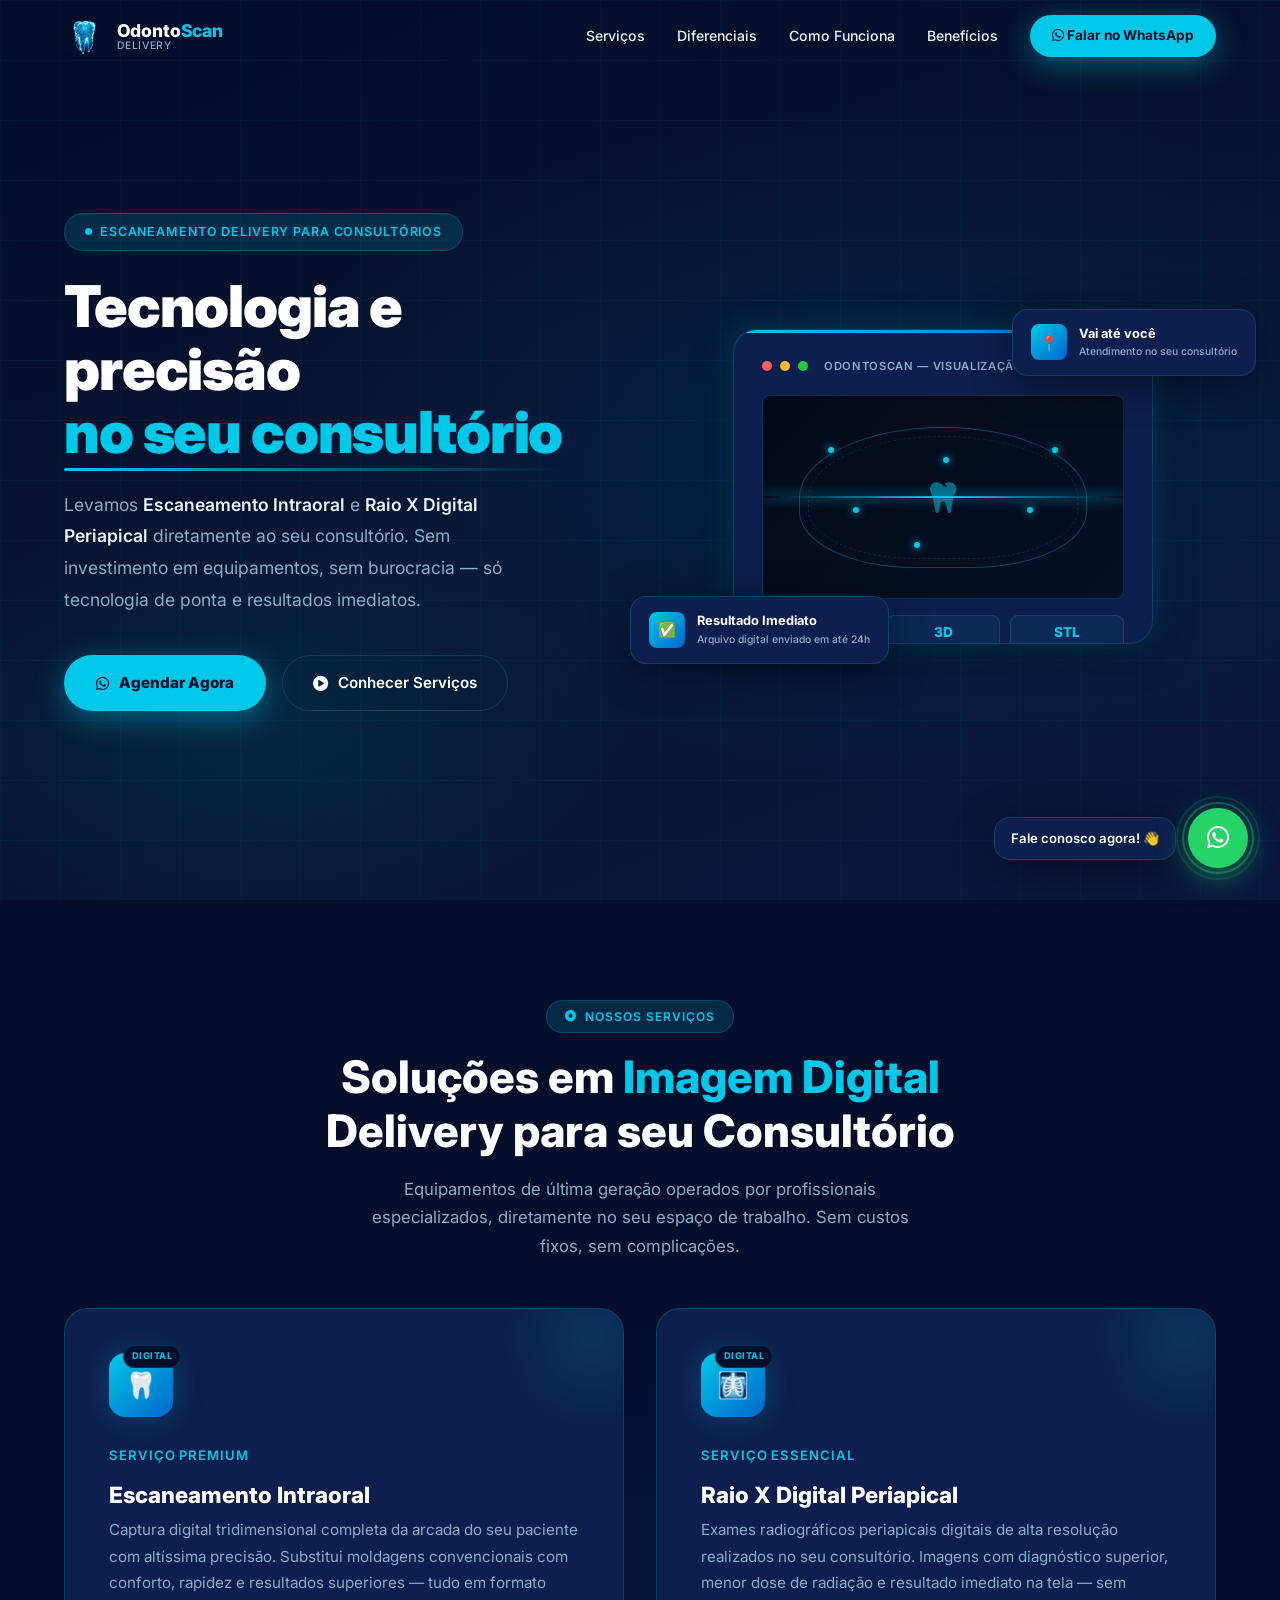
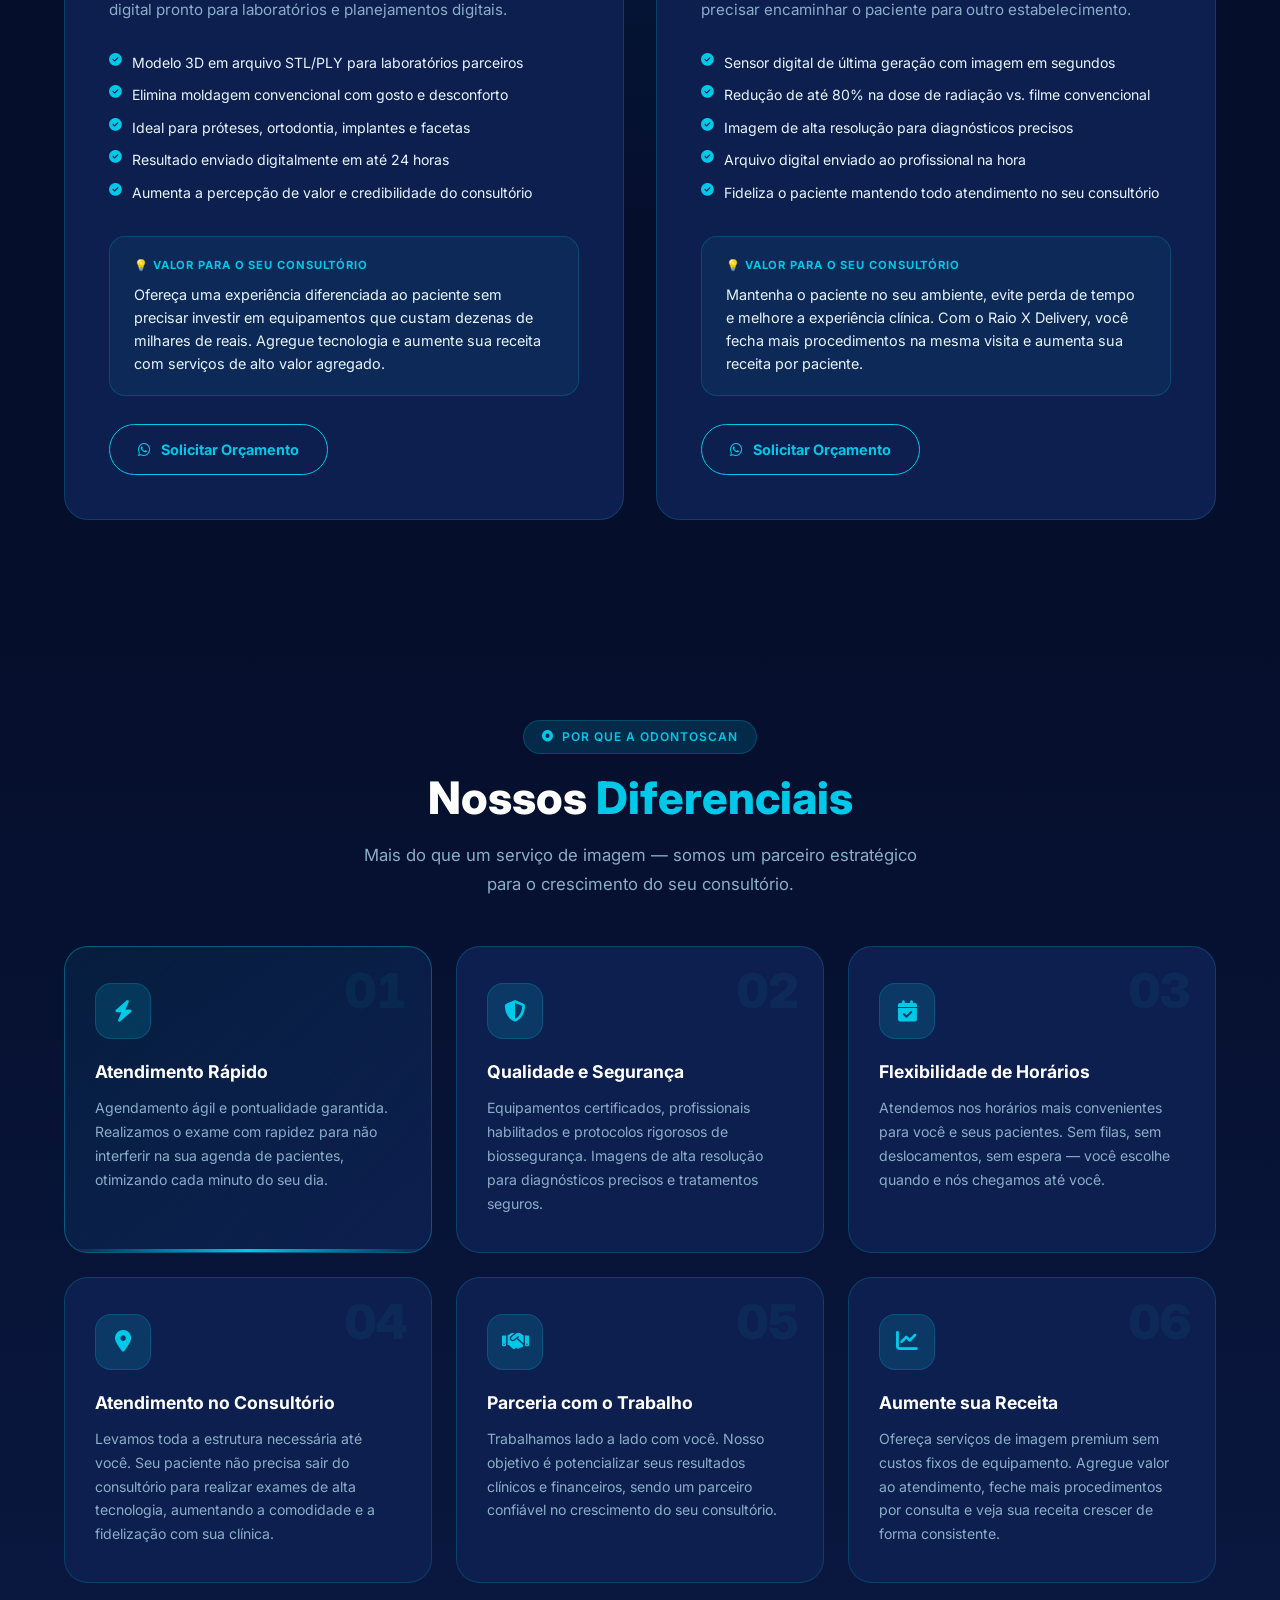
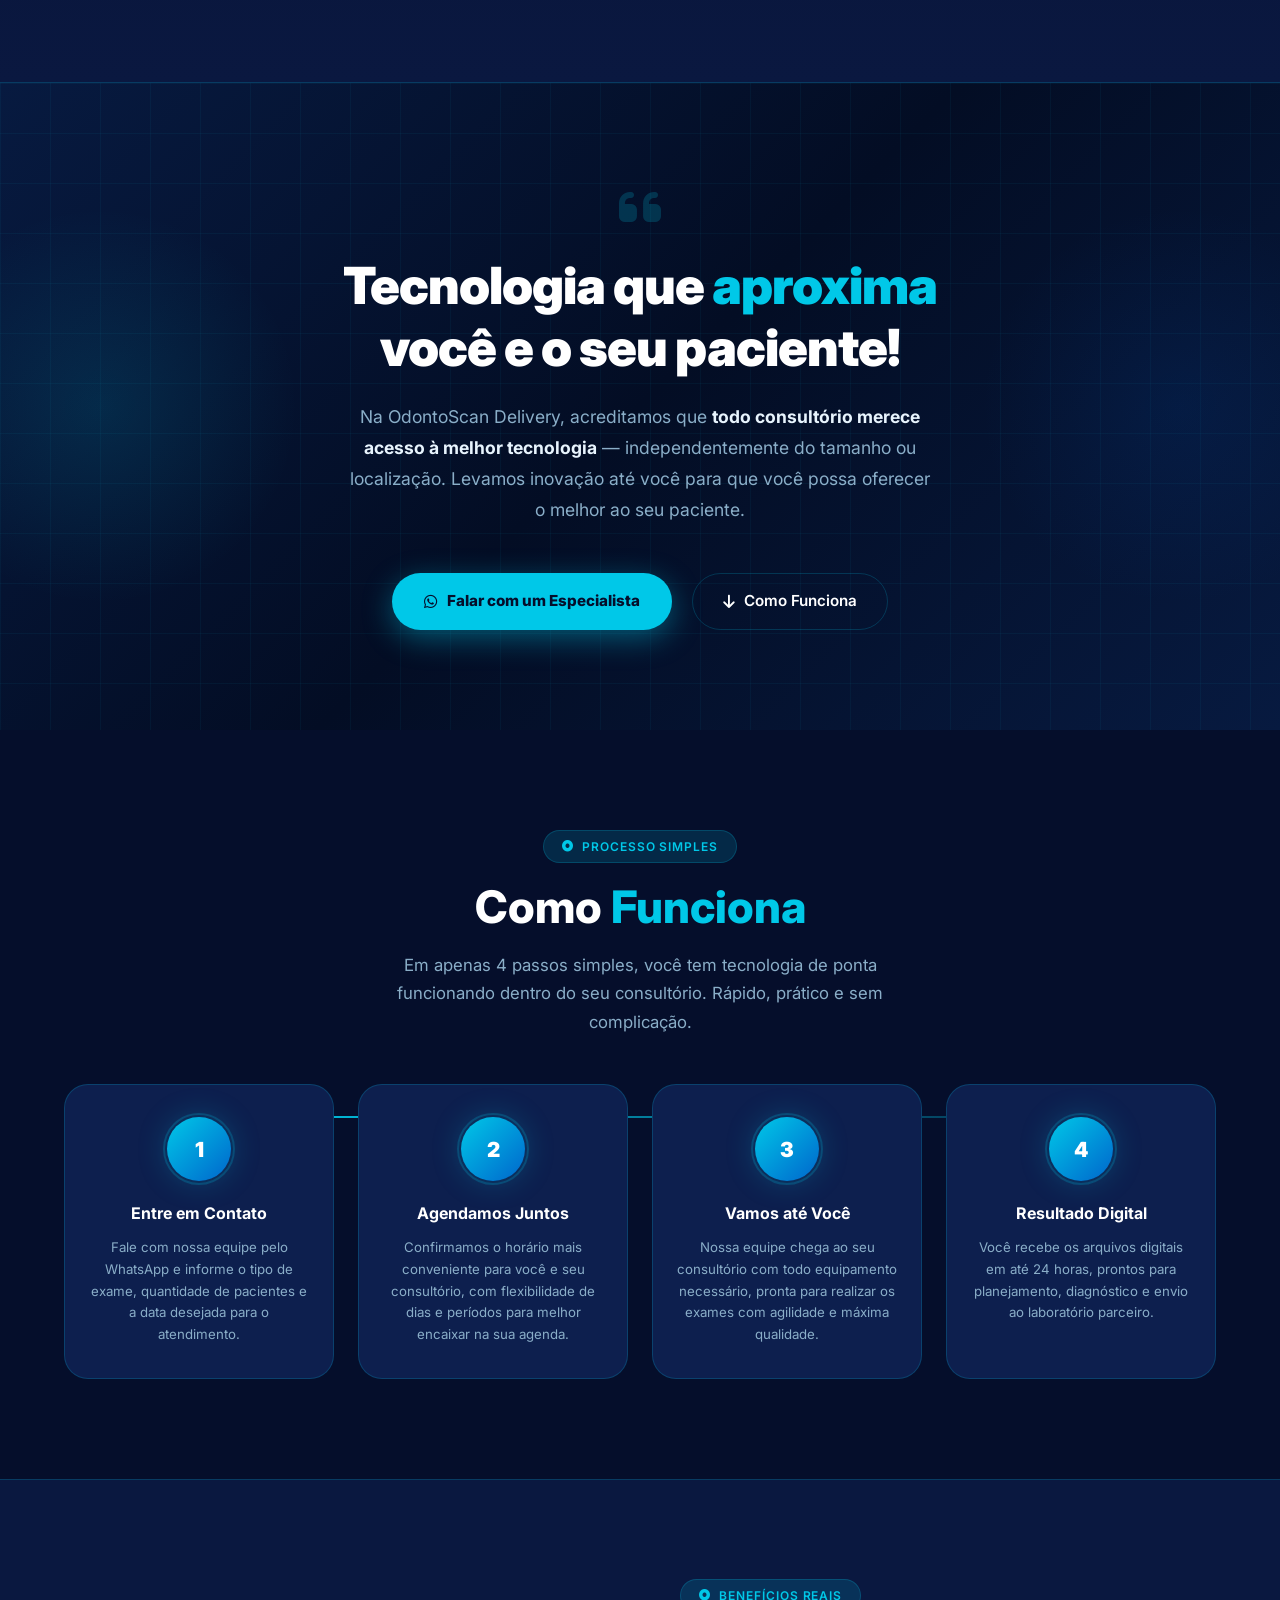
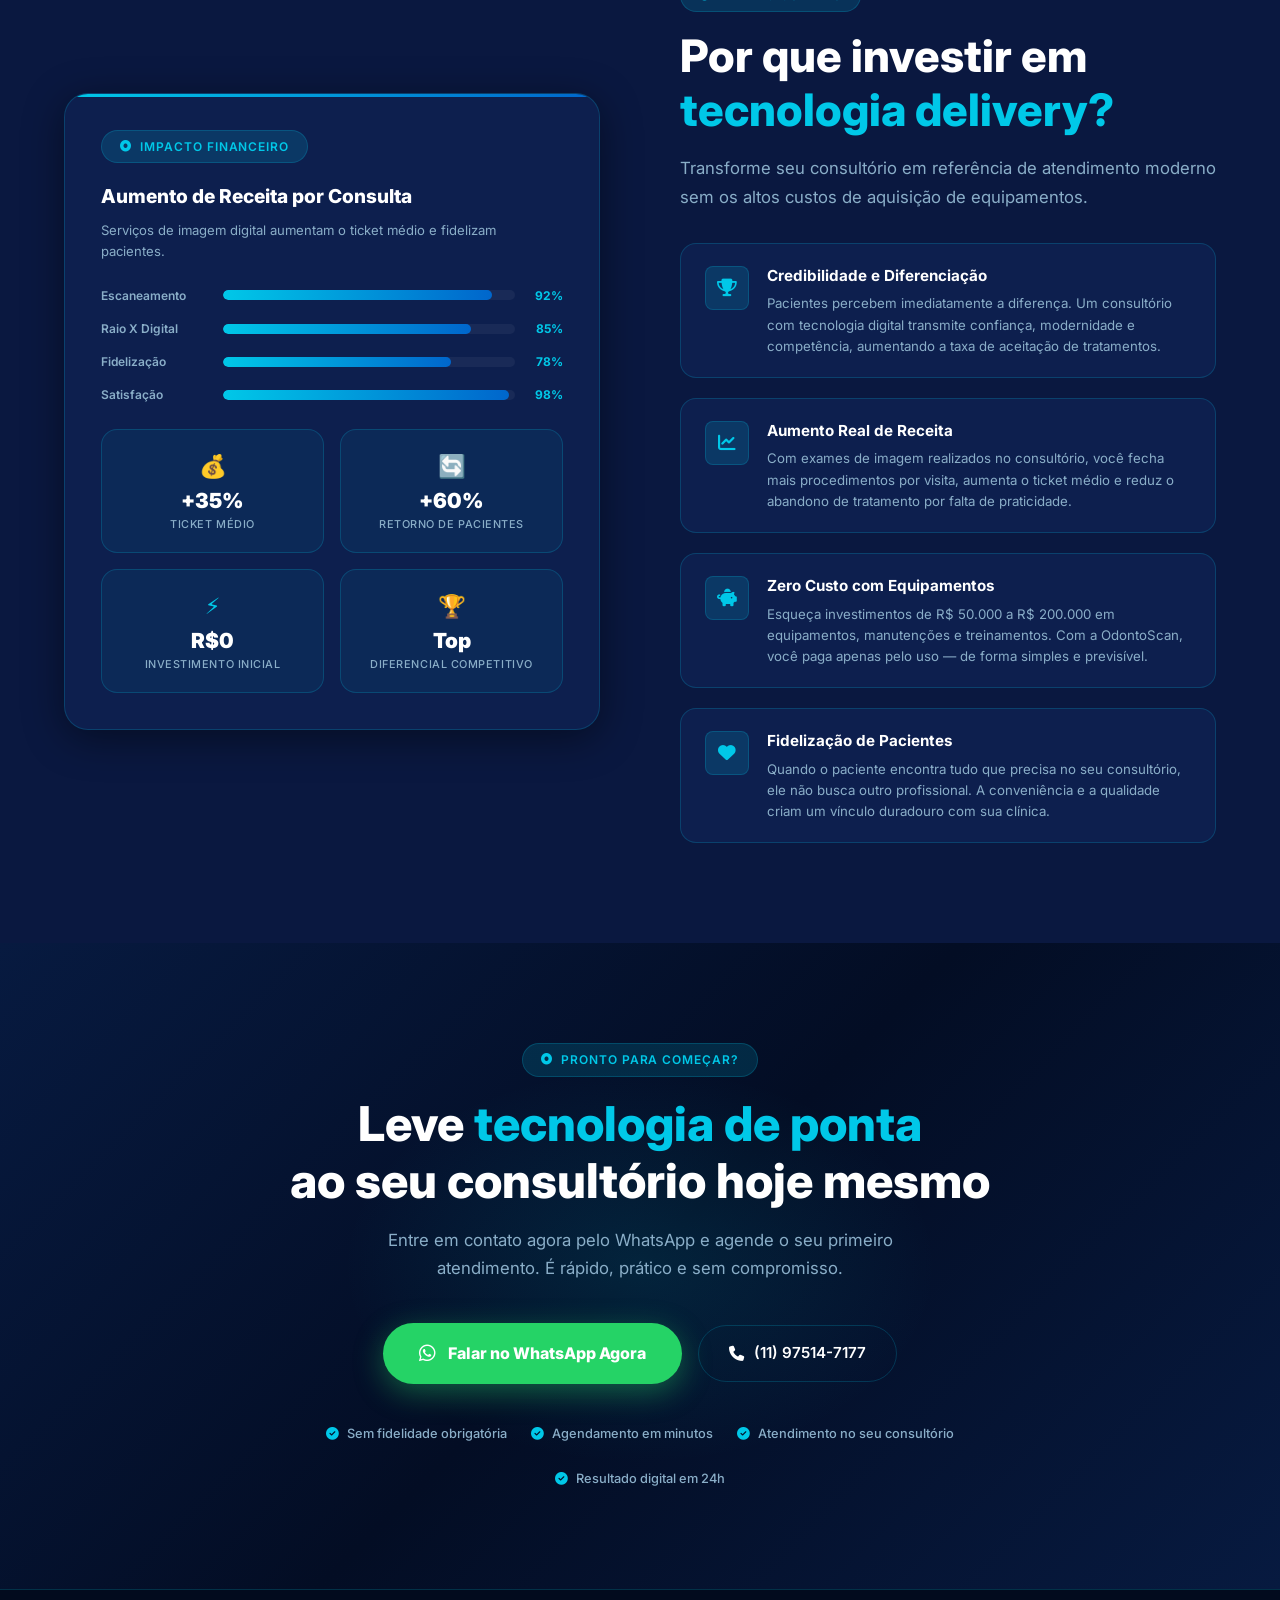
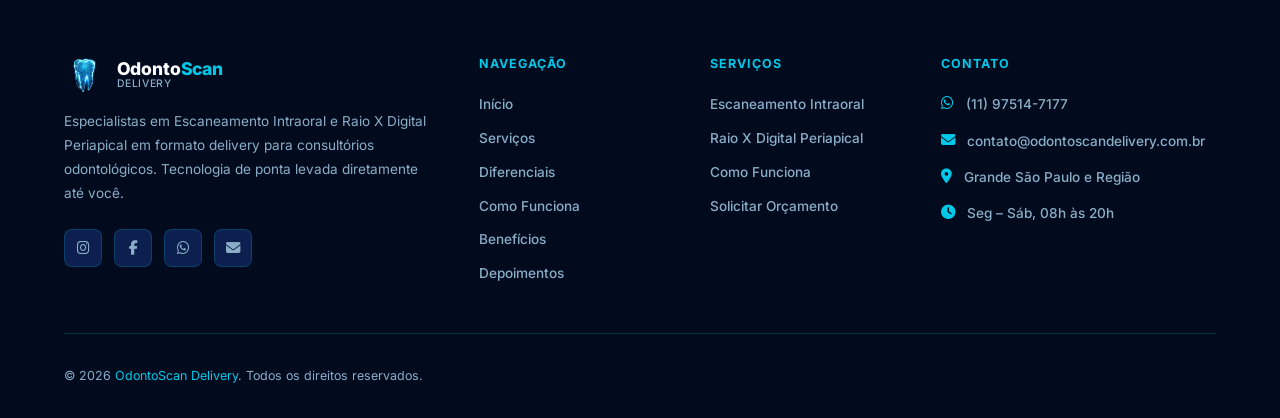
==== buble.html @ 7c3aef43 "Inicio" ====
<!DOCTYPE html>
<html lang="pt-BR">
<head>
  <meta charset="UTF-8" />
  <meta name="viewport" content="width=device-width, initial-scale=1.0" />
  <title>OdontoScan Delivery | Escaneamento Intraoral & Raio X Digital</title>
  <meta name="description" content="Tecnologia de escaneamento intraoral e raio X digital periapical delivery para consultórios odontológicos. Qualidade, precisão e agilidade no seu consultório." />
  <link rel="preconnect" href="https://fonts.googleapis.com" />
  <link rel="preconnect" href="https://fonts.gstatic.com" crossorigin />
  <link href="https://fonts.googleapis.com/css2?family=Inter:wght@300;400;500;600;700;800;900&display=swap" rel="stylesheet" />
  <link rel="stylesheet" href="https://cdnjs.cloudflare.com/ajax/libs/font-awesome/6.5.0/css/all.min.css" />
  <link rel="stylesheet" href="style.css">
</head>
<body>

  <!-- ============================================= -->
  <!-- HEADER                                        -->
  <!-- ============================================= -->
  <header id="header">
    <div class="container">
      <div class="header-inner">
        <a href="#hero" class="logo">
          <!-- <div class="logo-icon">🦷</div> -->
          <div>
            <img src="Dente.png" alt="OdontoScan Delivery Logo" class="logo-site">
          </div>
          <div class="logo-text">
            <span class="logo-name">Odonto<span>Scan</span></span>
            <span class="logo-sub">Delivery</span>
          </div>
        </a>

        <nav>
          <a href="#services">Serviços</a>
          <a href="#diferenciais">Diferenciais</a>
          <a href="#como-funciona">Como Funciona</a>
          <a href="#valor">Benefícios</a>
          <a href="https://wa.me/5511975147177?text=Olá!%20Gostaria%20de%20saber%20mais%20sobre%20os%20serviços%20da%20OdontoScan%20Delivery."
             target="_blank" class="nav-cta">
            <i class="fab fa-whatsapp"></i> Falar no WhatsApp
          </a>
        </nav>

        <button class="hamburger" id="hamburger" aria-label="Menu">
          <span></span><span></span><span></span>
        </button>
      </div>
    </div>

    <div class="mobile-nav" id="mobile-nav">
      <a href="#services" class="mobile-link">Serviços</a>
      <a href="#diferenciais" class="mobile-link">Diferenciais</a>
      <a href="#como-funciona" class="mobile-link">Como Funciona</a>
      <a href="#valor" class="mobile-link">Benefícios</a>
      <a href="https://wa.me/5511975147177?text=Olá!%20Gostaria%20de%20saber%20mais%20sobre%20os%20serviços%20da%20OdontoScan%20Delivery."
         target="_blank" class="nav-cta mobile-link">
        <i class="fab fa-whatsapp"></i> Falar no WhatsApp
      </a>
    </div>
  </header>

  <!-- ============================================= -->
  <!-- HERO                                          -->
  <!-- ============================================= -->
  <section id="hero">
    <div class="hero-bg"></div>
    <div class="hero-grid-overlay"></div>
    <div class="container">
      <div class="hero-content">
        <div class="hero-text">
          <div class="hero-badge">
            <span class="dot"></span>
            Escaneamento Delivery para Consultórios
          </div>
          <h1 class="hero-h1">
            Tecnologia e precisão<br>
            <span class="highlight">no seu consultório</span>
          </h1>
          <p class="hero-desc">
            Levamos <strong>Escaneamento Intraoral</strong> e <strong>Raio X Digital Periapical</strong>
            diretamente ao seu consultório. Sem investimento em equipamentos,
            sem burocracia — só tecnologia de ponta e resultados imediatos.
          </p>
          <div class="hero-actions">
            <a href="https://wa.me/5511975147177?text=Olá!%20Gostaria%20de%20agendar%20um%20atendimento%20OdontoScan%20Delivery."
               target="_blank" class="btn-primary">
              <i class="fab fa-whatsapp"></i> Agendar Agora
            </a>
            <a href="#services" class="btn-outline">
              <i class="fas fa-play-circle"></i> Conhecer Serviços
            </a>
          </div>
          <!-- <div class="hero-stats">
            <div class="stat">
              <span class="stat-num">+500</span>
              <span class="stat-label">Atendimentos realizados</span>
            </div>
            <div class="stat">
              <span class="stat-num">24h</span>
              <span class="stat-label">Resultado digital</span>
            </div>
            <div class="stat">
              <span class="stat-num">100%</span>
              <span class="stat-label">Satisfação garantida</span>
            </div>
          </div> -->
        </div>

        <div class="hero-visual">
          <div class="hero-device">
            <div class="device-header">
              <div class="device-dot"></div>
              <div class="device-dot"></div>
              <div class="device-dot"></div>
              <span class="device-title">OdontoScan — Visualização 3D</span>
            </div>
            <div class="scan-visual">
              <div class="scan-line"></div>
              <div class="scan-arch">
                <i class="fas fa-tooth scan-center-icon"></i>
              </div>
              <div class="scan-points">
                <div class="scan-point"></div>
                <div class="scan-point"></div>
                <div class="scan-point"></div>
                <div class="scan-point"></div>
                <div class="scan-point"></div>
                <div class="scan-point"></div>
              </div>
            </div>
            <div class="device-metrics">
              <div class="metric">
                <div class="metric-val">HD</div>
                <div class="metric-lbl">Resolução</div>
              </div>
              <div class="metric">
                <div class="metric-val">3D</div>
                <div class="metric-lbl">Modelo</div>
              </div>
              <div class="metric">
                <div class="metric-val">STL</div>
                <div class="metric-lbl">Formato</div>
              </div>
            </div>
          </div>

          <div class="hero-float-card card-1">
            <div class="float-icon">✅</div>
            <div class="float-text">
              <span class="float-val">Resultado Imediato</span>
              <span class="float-lbl">Arquivo digital enviado em até 24h</span>
            </div>
          </div>

          <div class="hero-float-card card-2">
            <div class="float-icon">📍</div>
            <div class="float-text">
              <span class="float-val">Vai até você</span>
              <span class="float-lbl">Atendimento no seu consultório</span>
            </div>
          </div>
        </div>
      </div>
    </div>
  </section>

  <!-- ============================================= -->
  <!-- TRUST BAR                                     -->
  <!-- ============================================= -->
  <!-- <section id="trust">
    <div class="container">
      <div class="trust-inner">
        <div class="trust-item">
          <i class="fas fa-shield-halved"></i>
          Tecnologia de Ponta
        </div>
        <div class="trust-divider"></div>
        <div class="trust-item">
          <i class="fas fa-clock"></i>
          Agendamento Flexível
        </div>
        <div class="trust-divider"></div>
        <div class="trust-item">
          <i class="fas fa-map-marker-alt"></i>
          Atendimento no Consultório
        </div>
        <div class="trust-divider"></div>
        <div class="trust-item">
          <i class="fas fa-file-medical"></i>
          Resultado Digital em 24h
        </div>
        <div class="trust-divider"></div>
        <div class="trust-item">
          <i class="fas fa-star"></i>
          +500 Atendimentos Realizados
        </div>
      </div>
    </div>
  </section> -->

  <!-- ============================================= -->
  <!-- SERVICES                                      -->
  <!-- ============================================= -->
  <section id="services">
    <div class="container">
      <div class="services-header fade-up">
        <div class="section-tag"><i class="fas fa-circle-dot"></i> Nossos Serviços</div>
        <h2 class="section-title">Soluções em <span>Imagem Digital</span><br>Delivery para seu Consultório</h2>
        <p class="section-sub">
          Equipamentos de última geração operados por profissionais especializados,
          diretamente no seu espaço de trabalho. Sem custos fixos, sem complicações.
        </p>
      </div>

      <div class="services-grid">

        <!-- Card 1: Escaneamento Intraoral -->
        <div class="service-card fade-up fade-up-delay-1">
          <div class="service-card-glow"></div>
          <div class="service-icon-wrap">
            🦷
            <span class="service-badge">DIGITAL</span>
          </div>
          <div class="service-subtitle">Serviço Premium</div>
          <h3 class="service-title">Escaneamento Intraoral</h3>
          <p class="service-desc">
            Captura digital tridimensional completa da arcada do seu paciente com
            altíssima precisão. Substitui moldagens convencionais com conforto,
            rapidez e resultados superiores — tudo em formato digital pronto para
            laboratórios e planejamentos digitais.
          </p>
          <div class="service-features">
            <div class="service-feature">
              <i class="fas fa-check-circle"></i>
              <span>Modelo 3D em arquivo STL/PLY para laboratórios parceiros</span>
            </div>
            <div class="service-feature">
              <i class="fas fa-check-circle"></i>
              <span>Elimina moldagem convencional com gosto e desconforto</span>
            </div>
            <div class="service-feature">
              <i class="fas fa-check-circle"></i>
              <span>Ideal para próteses, ortodontia, implantes e facetas</span>
            </div>
            <div class="service-feature">
              <i class="fas fa-check-circle"></i>
              <span>Resultado enviado digitalmente em até 24 horas</span>
            </div>
            <div class="service-feature">
              <i class="fas fa-check-circle"></i>
              <span>Aumenta a percepção de valor e credibilidade do consultório</span>
            </div>
          </div>
          <div class="service-value-box">
            <div class="vb-label">💡 Valor para o seu consultório</div>
            <div class="vb-text">
              Ofereça uma experiência diferenciada ao paciente sem precisar investir
              em equipamentos que custam dezenas de milhares de reais. Agregue
              tecnologia e aumente sua receita com serviços de alto valor agregado.
            </div>
          </div>
          <a href="https://wa.me/5511975147177?text=Olá!%20Tenho%20interesse%20no%20Escaneamento%20Intraoral%20Delivery."
             target="_blank" class="service-cta">
            <i class="fab fa-whatsapp"></i> Solicitar Orçamento
          </a>
        </div>

        <!-- Card 2: Raio X Periapical -->
        <div class="service-card fade-up fade-up-delay-2">
          <div class="service-card-glow"></div>
          <div class="service-icon-wrap">
            🩻
            <span class="service-badge">DIGITAL</span>
          </div>
          <div class="service-subtitle">Serviço Essencial</div>
          <h3 class="service-title">Raio X Digital Periapical</h3>
          <p class="service-desc">
            Exames radiográficos periapicais digitais de alta resolução realizados
            no seu consultório. Imagens com diagnóstico superior, menor dose de
            radiação e resultado imediato na tela — sem precisar encaminhar
            o paciente para outro estabelecimento.
          </p>
          <div class="service-features">
            <div class="service-feature">
              <i class="fas fa-check-circle"></i>
              <span>Sensor digital de última geração com imagem em segundos</span>
            </div>
            <div class="service-feature">
              <i class="fas fa-check-circle"></i>
              <span>Redução de até 80% na dose de radiação vs. filme convencional</span>
            </div>
            <div class="service-feature">
              <i class="fas fa-check-circle"></i>
              <span>Imagem de alta resolução para diagnósticos precisos</span>
            </div>
            <div class="service-feature">
              <i class="fas fa-check-circle"></i>
              <span>Arquivo digital enviado ao profissional na hora</span>
            </div>
            <div class="service-feature">
              <i class="fas fa-check-circle"></i>
              <span>Fideliza o paciente mantendo todo atendimento no seu consultório</span>
            </div>
          </div>
          <div class="service-value-box">
            <div class="vb-label">💡 Valor para o seu consultório</div>
            <div class="vb-text">
              Mantenha o paciente no seu ambiente, evite perda de tempo e melhore
              a experiência clínica. Com o Raio X Delivery, você fecha mais
              procedimentos na mesma visita e aumenta sua receita por paciente.
            </div>
          </div>
          <a href="https://wa.me/5511975147177?text=Olá!%20Tenho%20interesse%20no%20Raio%20X%20Digital%20Periapical%20Delivery."
             target="_blank" class="service-cta">
            <i class="fab fa-whatsapp"></i> Solicitar Orçamento
          </a>
        </div>

      </div>
    </div>
  </section>

  <!-- ============================================= -->
  <!-- DIFERENCIAIS                                  -->
  <!-- ============================================= -->
  <section id="diferenciais">
    <div class="container">
      <div class="diff-header fade-up">
        <div class="section-tag"><i class="fas fa-circle-dot"></i> Por que a OdontoScan</div>
        <h2 class="section-title">Nossos <span>Diferenciais</span></h2>
        <p class="section-sub">
          Mais do que um serviço de imagem — somos um parceiro estratégico
          para o crescimento do seu consultório.
        </p>
      </div>

      <div class="diff-grid">

        <div class="diff-card featured fade-up fade-up-delay-1">
          <div class="diff-card-accent"></div>
          <div class="diff-num">01</div>
          <div class="diff-icon-wrap"><i class="fas fa-bolt"></i></div>
          <h3 class="diff-title">Atendimento Rápido</h3>
          <p class="diff-desc">
            Agendamento ágil e pontualidade garantida. Realizamos o exame
            com rapidez para não interferir na sua agenda de pacientes,
            otimizando cada minuto do seu dia.
          </p>
        </div>

        <div class="diff-card fade-up fade-up-delay-2">
          <div class="diff-card-accent"></div>
          <div class="diff-num">02</div>
          <div class="diff-icon-wrap"><i class="fas fa-shield-halved"></i></div>
          <h3 class="diff-title">Qualidade e Segurança</h3>
          <p class="diff-desc">
            Equipamentos certificados, profissionais habilitados e protocolos
            rigorosos de biossegurança. Imagens de alta resolução para
            diagnósticos precisos e tratamentos seguros.
          </p>
        </div>

        <div class="diff-card fade-up fade-up-delay-3">
          <div class="diff-card-accent"></div>
          <div class="diff-num">03</div>
          <div class="diff-icon-wrap"><i class="fas fa-calendar-check"></i></div>
          <h3 class="diff-title">Flexibilidade de Horários</h3>
          <p class="diff-desc">
            Atendemos nos horários mais convenientes para você e seus pacientes.
            Sem filas, sem deslocamentos, sem espera — você escolhe quando
            e nós chegamos até você.
          </p>
        </div>

        <div class="diff-card fade-up fade-up-delay-1">
          <div class="diff-card-accent"></div>
          <div class="diff-num">04</div>
          <div class="diff-icon-wrap"><i class="fas fa-location-dot"></i></div>
          <h3 class="diff-title">Atendimento no Consultório</h3>
          <p class="diff-desc">
 Levamos toda a estrutura necessária até você. Seu paciente não
            precisa sair do consultório para realizar exames de alta tecnologia,
            aumentando a comodidade e a fidelização com sua clínica.
          </p>
        </div>

        <div class="diff-card fade-up fade-up-delay-2">
          <div class="diff-card-accent"></div>
          <div class="diff-num">05</div>
          <div class="diff-icon-wrap"><i class="fas fa-handshake"></i></div>
          <h3 class="diff-title">Parceria com o Trabalho</h3>
          <p class="diff-desc">
            Trabalhamos lado a lado com você. Nosso objetivo é potencializar
            seus resultados clínicos e financeiros, sendo um parceiro confiável
            no crescimento do seu consultório.
          </p>
        </div>

        <div class="diff-card fade-up fade-up-delay-3">
          <div class="diff-card-accent"></div>
          <div class="diff-num">06</div>
          <div class="diff-icon-wrap"><i class="fas fa-chart-line"></i></div>
          <h3 class="diff-title">Aumente sua Receita</h3>
          <p class="diff-desc">
            Ofereça serviços de imagem premium sem custos fixos de equipamento.
            Agregue valor ao atendimento, feche mais procedimentos por consulta
            e veja sua receita crescer de forma consistente.
          </p>
        </div>

      </div>
    </div>
  </section>

  <!-- ============================================= -->
  <!-- INSTITUCIONAL                                 -->
  <!-- ============================================= -->
  <section id="institucional">
    <div class="inst-bg"></div>
    <div class="inst-grid-lines"></div>
    <div class="inst-glow-left"></div>
    <div class="inst-glow-right"></div>
    <div class="container">
      <div class="inst-content fade-up">
        <i class="fas fa-quote-left inst-quote-icon"></i>
        <h2 class="inst-phrase">
          Tecnologia que <span>aproxima</span><br>
          você e o seu paciente!
        </h2>
        <p class="inst-sub">
          Na OdontoScan Delivery, acreditamos que <strong>todo consultório merece
          acesso à melhor tecnologia</strong> — independentemente do tamanho ou
          localização. Levamos inovação até você para que você possa oferecer
          o melhor ao seu paciente.
        </p>
        <div class="inst-cta-group">
          <a href="https://wa.me/5511975147177?text=Olá!%20Quero%20saber%20mais%20sobre%20a%20OdontoScan%20Delivery."
             target="_blank" class="btn-primary">
            <i class="fab fa-whatsapp"></i> Falar com um Especialista
          </a>
          <a href="#como-funciona" class="btn-outline">
            <i class="fas fa-arrow-down"></i> Como Funciona
          </a>
        </div>
        <!-- <div class="inst-metrics">
          <div class="inst-metric">
            <span class="inst-metric-num" data-count="500">0</span>
            <span class="inst-metric-lbl">Atendimentos<br>Realizados</span>
          </div>
          <div class="inst-divider"></div>
          <div class="inst-metric">
            <span class="inst-metric-num" data-count="100">0</span>
            <span class="inst-metric-lbl">Consultórios<br>Atendidos</span>
          </div>
          <div class="inst-divider"></div>
          <div class="inst-metric">
            <span class="inst-metric-num" data-count="24">0</span>
            <span class="inst-metric-lbl">Horas para<br>Resultado Digital</span>
          </div>
          <div class="inst-divider"></div>
          <div class="inst-metric">
            <span class="inst-metric-num" data-count="98">0</span>
            <span class="inst-metric-lbl">% de Satisfação<br>dos Clientes</span>
          </div>
        </div> -->
      </div>
    </div>
  </section>

  <!-- ============================================= -->
  <!-- COMO FUNCIONA                                 -->
  <!-- ============================================= -->
  <section id="como-funciona">
    <div class="container">
      <div class="how-header fade-up">
        <div class="section-tag"><i class="fas fa-circle-dot"></i> Processo Simples</div>
        <h2 class="section-title">Como <span>Funciona</span></h2>
        <p class="section-sub">
          Em apenas 4 passos simples, você tem tecnologia de ponta
          funcionando dentro do seu consultório. Rápido, prático e sem complicação.
        </p>
      </div>

      <div class="how-steps">

        <div class="step-card fade-up fade-up-delay-1">
          <div class="step-num">1</div>
          <h3 class="step-title">Entre em Contato</h3>
          <p class="step-desc">
            Fale com nossa equipe pelo WhatsApp e informe o tipo de exame,
            quantidade de pacientes e a data desejada para o atendimento.
          </p>
        </div>

        <div class="step-card fade-up fade-up-delay-2">
          <div class="step-num">2</div>
          <h3 class="step-title">Agendamos Juntos</h3>
          <p class="step-desc">
            Confirmamos o horário mais conveniente para você e seu consultório,
            com flexibilidade de dias e períodos para melhor encaixar na sua agenda.
          </p>
        </div>

        <div class="step-card fade-up fade-up-delay-3">
          <div class="step-num">3</div>
          <h3 class="step-title">Vamos até Você</h3>
          <p class="step-desc">
            Nossa equipe chega ao seu consultório com todo equipamento necessário,
            pronta para realizar os exames com agilidade e máxima qualidade.
          </p>
        </div>

        <div class="step-card fade-up fade-up-delay-4">
          <div class="step-num">4</div>
          <h3 class="step-title">Resultado Digital</h3>
          <p class="step-desc">
            Você recebe os arquivos digitais em até 24 horas, prontos para
            planejamento, diagnóstico e envio ao laboratório parceiro.
          </p>
        </div>

      </div>
    </div>
  </section>

  <!-- ============================================= -->
  <!-- VALOR / BENEFÍCIOS                            -->
  <!-- ============================================= -->
  <section id="valor">
    <div class="container">
      <div class="valor-inner">

        <div class="valor-visual fade-up">
          <div class="valor-card-main">
            <div class="section-tag"><i class="fas fa-circle-dot"></i> Impacto Financeiro</div>
            <h3 style="font-size:1.2rem; font-weight:800; margin-bottom:8px;">
              Aumento de Receita por Consulta
            </h3>
            <p style="font-size:.82rem; color:var(--clr-muted); margin-bottom:24px;">
              Serviços de imagem digital aumentam o ticket médio e fidelizam pacientes.
            </p>
            <div class="revenue-chart">
              <div class="chart-row">
                <span class="chart-label">Escaneamento</span>
                <div class="chart-bar-wrap">
                  <div class="chart-bar" style="width:92%"></div>
                </div>
                <span class="chart-pct">92%</span>
              </div>
              <div class="chart-row">
                <span class="chart-label">Raio X Digital</span>
                <div class="chart-bar-wrap">
                  <div class="chart-bar" style="width:85%"></div>
                </div>
                <span class="chart-pct">85%</span>
              </div>
              <div class="chart-row">
                <span class="chart-label">Fidelização</span>
                <div class="chart-bar-wrap">
                  <div class="chart-bar" style="width:78%"></div>
                </div>
                <span class="chart-pct">78%</span>
              </div>
              <div class="chart-row">
                <span class="chart-label">Satisfação</span>
                <div class="chart-bar-wrap">
                  <div class="chart-bar" style="width:98%"></div>
                </div>
                <span class="chart-pct">98%</span>
              </div>
            </div>
            <div class="valor-mini-cards">
              <div class="valor-mini">
                <div class="valor-mini-icon">💰</div>
                <div class="valor-mini-val">+35%</div>
                <div class="valor-mini-lbl">Ticket Médio</div>
              </div>
              <div class="valor-mini">
                <div class="valor-mini-icon">🔄</div>
                <div class="valor-mini-val">+60%</div>
                <div class="valor-mini-lbl">Retorno de Pacientes</div>
              </div>
              <div class="valor-mini">
                <div class="valor-mini-icon">⚡</div>
                <div class="valor-mini-val">R$0</div>
                <div class="valor-mini-lbl">Investimento Inicial</div>
              </div>
              <div class="valor-mini">
                <div class="valor-mini-icon">🏆</div>
                <div class="valor-mini-val">Top</div>
                <div class="valor-mini-lbl">Diferencial Competitivo</div>
              </div>
            </div>
          </div>
        </div>

        <div class="fade-up fade-up-delay-2">
          <div class="section-tag"><i class="fas fa-circle-dot"></i> Benefícios Reais</div>
          <h2 class="section-title">Por que investir em<br><span>tecnologia delivery?</span></h2>
          <p class="section-sub" style="margin-bottom:32px;">
            Transforme seu consultório em referência de atendimento moderno
            sem os altos custos de aquisição de equipamentos.
          </p>
          <div class="valor-list">

            <div class="valor-item">
              <div class="valor-item-icon">
                <i class="fas fa-trophy"></i>
              </div>
              <div class="valor-item-body">
                <h4 class="valor-item-title">Credibilidade e Diferenciação</h4>
                <p class="valor-item-desc">
                  Pacientes percebem imediatamente a diferença. Um consultório com
                  tecnologia digital transmite confiança, modernidade e competência,
                  aumentando a taxa de aceitação de tratamentos.
                </p>
              </div>
            </div>

            <div class="valor-item">
              <div class="valor-item-icon">
                <i class="fas fa-chart-line"></i>
              </div>
              <div class="valor-item-body">
                <h4 class="valor-item-title">Aumento Real de Receita</h4>
                <p class="valor-item-desc">
                  Com exames de imagem realizados no consultório, você fecha mais
                  procedimentos por visita, aumenta o ticket médio e reduz o
                  abandono de tratamento por falta de praticidade.
                </p>
              </div>
            </div>

            <div class="valor-item">
              <div class="valor-item-icon">
                <i class="fas fa-piggy-bank"></i>
              </div>
              <div class="valor-item-body">
                <h4 class="valor-item-title">Zero Custo com Equipamentos</h4>
                <p class="valor-item-desc">
                  Esqueça investimentos de R$ 50.000 a R$ 200.000 em equipamentos,
                  manutenções e treinamentos. Com a OdontoScan, você paga apenas
                  pelo uso — de forma simples e previsível.
                </p>
              </div>
            </div>

            <div class="valor-item">
              <div class="valor-item-icon">
                <i class="fas fa-heart"></i>
              </div>
              <div class="valor-item-body">
                <h4 class="valor-item-title">Fidelização de Pacientes</h4>
                <p class="valor-item-desc">
                  Quando o paciente encontra tudo que precisa no seu consultório,
                  ele não busca outro profissional. A conveniência e a qualidade
                  criam um vínculo duradouro com sua clínica.
                </p>
              </div>
            </div>

          </div>
        </div>

      </div>
    </div>
  </section>

  <!-- ============================================= -->
  <!-- DEPOIMENTOS                                   -->
  <!-- ============================================= -->
  <!-- <section id="depoimentos">
    <div class="container">
      <div class="test-header fade-up">
        <div class="section-tag"><i class="fas fa-circle-dot"></i> Depoimentos</div>
        <h2 class="section-title">O que dizem nossos <span>parceiros</span></h2>
        <p class="section-sub">
          Dentistas que já transformaram seus consultórios com a OdontoScan Delivery.
        </p>
      </div>

      <div class="test-grid">

        <div class="test-card fade-up fade-up-delay-1">
          <div class="test-stars">
            <i class="fas fa-star"></i><i class="fas fa-star"></i>
            <i class="fas fa-star"></i><i class="fas fa-star"></i>
            <i class="fas fa-star"></i>
          </div>
          <p class="test-quote">
            "Meus pacientes ficaram impressionados com o escaneamento intraoral
            na primeira sessão. Fechei mais três orçamentos de prótese no mesmo dia.
            A OdontoScan agregou muito ao meu consultório sem eu precisar investir nada."
          </p>
          <div class="test-author">
            <div class="test-avatar" data-initials="DM">DM</div>
            <div class="test-author-info">
              <div class="test-author-name">Dra. Marina Costa</div>
              <div class="test-author-role">Clínica Geral e Prótese — São Paulo, SP</div>
            </div>
          </div>
        </div>

        <div class="test-card fade-up fade-up-delay-2">
          <div class="test-stars">
            <i class="fas fa-star"></i><i class="fas fa-star"></i>
            <i class="fas fa-star"></i><i class="fas fa-star"></i>
            <i class="fas fa-star"></i>
 </div>
          <p class="test-quote">
            "O Raio X Digital Periapical delivery foi um divisor de águas. Antes
            eu perdia pacientes que não queriam ir até a clínica radiológica.
            Agora faço tudo aqui, na hora, e o resultado chega em minutos.
            Serviço impecável e equipe muito profissional."
          </p>
          <div class="test-author">
            <div class="test-avatar" data-initials="RF">RF</div>
            <div class="test-author-info">
              <div class="test-author-name">Dr. Ricardo Fonseca</div>
              <div class="test-author-role">Endodontia e Implantodontia — Guarulhos, SP</div>
            </div>
          </div>
        </div>

        <div class="test-card fade-up fade-up-delay-3">
          <div class="test-stars">
            <i class="fas fa-star"></i><i class="fas fa-star"></i>
            <i class="fas fa-star"></i><i class="fas fa-star"></i>
            <i class="fas fa-star"></i>
          </div>
          <p class="test-quote">
            "Indico para todos os colegas. A flexibilidade de horário é incrível
            — eles se adaptam completamente à minha agenda. A qualidade das
            imagens é excelente e o atendimento é sempre pontual e profissional.
            Parceria que recomendo sem hesitar."
          </p>
          <div class="test-author">
            <div class="test-avatar" data-initials="AS">AS</div>
            <div class="test-author-info">
              <div class="test-author-name">Dra. Ana Souza</div>
              <div class="test-author-role">Ortodontia — Santo André, SP</div>
            </div>
          </div>
        </div>

      </div>
    </div>
  </section> -->

  <!-- ============================================= -->
  <!-- CTA FINAL                                     -->
  <!-- ============================================= -->
  <section id="cta-final">
    <div class="cta-bg"></div>
    <div class="cta-glow"></div>
    <div class="container">
      <div class="cta-inner fade-up">
        <div class="section-tag" style="justify-content:center;">
          <i class="fas fa-circle-dot"></i> Pronto para começar?
        </div>
        <h2 class="section-title">
          Leve <span>tecnologia de ponta</span><br>
          ao seu consultório hoje mesmo
        </h2>
        <p class="section-sub">
          Entre em contato agora pelo WhatsApp e agende o seu primeiro
          atendimento. É rápido, prático e sem compromisso.
        </p>
        <div class="cta-buttons">
          <a href="https://wa.me/5511975147177?text=Olá!%20Quero%20agendar%20um%20atendimento%20OdontoScan%20Delivery%20para%20meu%20consultório."
             target="_blank" class="btn-whatsapp">
            <i class="fab fa-whatsapp"></i>
            Falar no WhatsApp Agora
          </a>
          <a href="tel:+5511975147177" class="btn-outline">
            <i class="fas fa-phone"></i>
            (11) 97514-7177
          </a>
        </div>
        <div class="cta-trust">
          <div class="cta-trust-item">
            <i class="fas fa-check-circle"></i> Sem fidelidade obrigatória
          </div>
          <div class="cta-trust-item">
            <i class="fas fa-check-circle"></i> Agendamento em minutos
          </div>
          <div class="cta-trust-item">
            <i class="fas fa-check-circle"></i> Atendimento no seu consultório
          </div>
          <div class="cta-trust-item">
            <i class="fas fa-check-circle"></i> Resultado digital em 24h
          </div>
        </div>
      </div>
    </div>
  </section>

  <!-- ============================================= -->
  <!-- FOOTER                                        -->
  <!-- ============================================= -->
  <footer id="footer">
    <div class="container">
      <div class="footer-grid">

        <div class="footer-brand">
          <a href="#hero" class="logo footer-brand__logo">
            <!-- <div class="logo-icon">🦷</div> -->
            <div>
              <img src="Dente.png" alt="OdontoScan Delivery Logo" class="logo-site">
            </div>
            <div class="logo-text">
              <span class="logo-name">Odonto<span>Scan</span></span>
              <span class="logo-sub">Delivery</span>
            </div>
          </a>
          <p class="footer-brand-desc">
            Especialistas em Escaneamento Intraoral e Raio X Digital Periapical
            em formato delivery para consultórios odontológicos. Tecnologia de
            ponta levada diretamente até você.
          </p>
          <div class="footer-socials">
            <a href="#" class="social-btn" aria-label="Instagram">
              <i class="fab fa-instagram"></i>
            </a>
            <a href="#" class="social-btn" aria-label="Facebook">
              <i class="fab fa-facebook-f"></i>
            </a>
            <a href="https://wa.me/5511975147177" target="_blank"
               class="social-btn" aria-label="WhatsApp">
              <i class="fab fa-whatsapp"></i>
            </a>
            <a href="mailto:contato@odontoscandelivery.com.br"
               class="social-btn" aria-label="E-mail">
              <i class="fas fa-envelope"></i>
            </a>
          </div>
        </div>

        <div>
          <h4 class="footer-col-title">Navegação</h4>
          <div class="footer-links">
            <a href="#hero">Início</a>
            <a href="#services">Serviços</a>
            <a href="#diferenciais">Diferenciais</a>
            <a href="#como-funciona">Como Funciona</a>
            <a href="#valor">Benefícios</a>
            <a href="#depoimentos">Depoimentos</a>
          </div>
        </div>

        <div>
          <h4 class="footer-col-title">Serviços</h4>
          <div class="footer-links">
            <a href="#services">Escaneamento Intraoral</a>
            <a href="#services">Raio X Digital Periapical</a>
            <a href="#como-funciona">Como Funciona</a>
            <a href="#cta-final">Solicitar Orçamento</a>
          </div>
        </div>

        <div>
          <h4 class="footer-col-title">Contato</h4>
          <div class="footer-contact-list">
            <div class="footer-contact-item">
              <i class="fab fa-whatsapp"></i>
              <a href="https://wa.me/5511975147177" target="_blank">
                (11) 97514-7177
              </a>
            </div>
            <div class="footer-contact-item">
              <i class="fas fa-envelope"></i>
              <a href="mailto:contato@odontoscandelivery.com.br">
                contato@odontoscandelivery.com.br
              </a>
            </div>
            <div class="footer-contact-item">
              <i class="fas fa-map-marker-alt"></i>
              <span>Grande São Paulo e Região</span>
            </div>
            <div class="footer-contact-item">
              <i class="fas fa-clock"></i>
              <span>Seg – Sáb, 08h às 20h</span>
            </div>
          </div>
        </div>

      </div>

      <div class="footer-bottom">
        <p class="footer-copy">
          © 2026 <span>OdontoScan Delivery</span>. Todos os direitos reservados.
        </p>
        <!-- <div class="footer-bottom-links">
          <a href="#">Política de Privacidade</a>
          <a href="#">Termos de Uso</a>
        </div> -->
      </div>
    </div>
  </footer>

  <!-- ============================================= -->
  <!-- WHATSAPP FLOAT                                -->
  <!-- ============================================= -->
  <div class="whatsapp-float" id="whatsapp-float">
    <div class="whatsapp-tooltip" id="wa-tooltip">
      Fale conosco agora! 👋
    </div>
    <a href="https://wa.me/5511975147177?text=Olá!%20Gostaria%20de%20saber%20mais%20sobre%20a%20OdontoScan%20Delivery."
       target="_blank" class="whatsapp-btn" aria-label="WhatsApp">
      <i class="fab fa-whatsapp"></i>
    </a>
  </div>

  <!-- ============================================= -->
  <!-- SCROLL TO TOP                                 -->
  <!-- ============================================= -->
  <a href="#hero" class="scroll-top" id="scroll-top" aria-label="Voltar ao topo">
    <i class="fas fa-chevron-up"></i>
  </a>

<script src="script.js"></script>
</body>
</html>
---- style.css ----
/* =============================================
       DESIGN TOKENS & RESET
    ============================================= */
    :root {
      --clr-navy:       #050e2b;
      --clr-navy-mid:   #0a1840;
      --clr-navy-card:  #0d1f4e;
      --clr-cyan:       #00c8e8;
      --clr-cyan-glow:  #00e5ff;
      --clr-cyan-dim:   rgba(0,200,232,.15);
      --clr-blue-mid:   #1a3a6b;
      --clr-white:      #ffffff;
      --clr-off-white:  #e8f4fd;
      --clr-muted:      #8aaec8;
      --clr-border:     rgba(0,200,232,.2);

      --ff-base: 'Inter', system-ui, sans-serif;

      --radius-sm:  8px;
      --radius-md:  16px;
      --radius-lg:  24px;
      --radius-xl:  40px;

      --shadow-card: 0 8px 40px rgba(0,0,0,.45);
      --shadow-cyan: 0 0 30px rgba(0,200,232,.25);
      --shadow-btn:  0 8px 30px rgba(0,200,232,.4);

      --transition: .3s cubic-bezier(.4,0,.2,1);
      --max-w: 1200px;
    }

    *, *::before, *::after { box-sizing: border-box; margin: 0; padding: 0; }

    html { scroll-behavior: smooth; }

    body {
      font-family: var(--ff-base);
      background: var(--clr-navy);
      color: var(--clr-white);
      line-height: 1.6;
      overflow-x: hidden;
    }

    img { max-width: 100%; display: block; }
    a   { text-decoration: none; color: inherit; }
    ul  { list-style: none; }

    .container {
      width: 90%;
      max-width: var(--max-w);
      margin-inline: auto;
    }

    .section-tag {
      display: inline-flex;
      align-items: center;
      gap: 8px;
      background: var(--clr-cyan-dim);
      border: 1px solid var(--clr-border);
      border-radius: 999px;
      padding: 6px 18px;
      font-size: .75rem;
      font-weight: 600;
      letter-spacing: .08em;
      text-transform: uppercase;
      color: var(--clr-cyan);
      margin-bottom: 18px;
    }

    .section-tag i { font-size: .7rem; }

    .section-title {
      font-size: clamp(1.8rem, 4vw, 2.8rem);
      font-weight: 800;
      line-height: 1.2;
      margin-bottom: 16px;
    }

    .section-title span { color: var(--clr-cyan); }

    .section-sub {
      font-size: 1.05rem;
      color: var(--clr-muted);
      max-width: 560px;
      margin-bottom: 48px;
      line-height: 1.7;
    }

    /* =============================================
       HEADER
    ============================================= */
    #header {
      position: fixed;
      top: 0; left: 0; right: 0;
      z-index: 1000;
      padding: 0;
      transition: background var(--transition), box-shadow var(--transition);
    }

    #header.scrolled {
      background: rgba(5,14,43,.95);
      backdrop-filter: blur(12px);
      box-shadow: 0 2px 24px rgba(0,0,0,.5);
    }

    .header-inner {
      display: flex;
      align-items: center;
      justify-content: space-between;
      height: 72px;
    }

    .logo-site {
      max-width: 110px; /* Ajuste o tamanho conforme necessário */
      height: 40px;
      /* display: block; */
      /* Faz com que o fundo branco da imagem desapareça no fundo da página */
      /* mix-blend-mode: multiply;  */
      background-color: transparent;
      border-radius: 8px;
    }


    .logo {
      display: flex;
      align-items: center;
      gap: 12px;
    }
    
    .logo-icon {
      width: 44px; height: 44px;
      background: linear-gradient(135deg, var(--clr-cyan), #0066cc);
      border-radius: var(--radius-sm);
      display: flex; align-items: center; justify-content: center;
      font-size: 1.3rem;
      box-shadow: var(--shadow-cyan);
      flex-shrink: 0;
    }

    .logo-text { display: flex; flex-direction: column; line-height: 1.1; }
    .logo-name  { font-size: 1.1rem; font-weight: 800; letter-spacing: -.01em; }
    .logo-name span { color: var(--clr-cyan); }
    .logo-sub   { font-size: .65rem; font-weight: 500; color: var(--clr-muted); letter-spacing: .06em; text-transform: uppercase; }

    nav { display: flex; align-items: center; gap: 32px; }

    nav a {
      font-size: .88rem;
      font-weight: 500;
      color: var(--clr-off-white);
      transition: color var(--transition);
      position: relative;
    }

    nav a::after {
      content: '';
      position: absolute;
      bottom: -4px; left: 0;
      width: 0; height: 2px;
      background: var(--clr-cyan);
      transition: width var(--transition);
      border-radius: 2px;
    }

    nav a:hover { color: var(--clr-cyan); }
    nav a:hover::after { width: 100%; }

    .nav-cta {
      background: var(--clr-cyan);
      color: var(--clr-navy) !important;
      padding: 10px 22px;
      border-radius: 999px;
      font-weight: 700 !important;
      font-size: .85rem !important;
      transition: transform var(--transition), box-shadow var(--transition) !important;
      box-shadow: var(--shadow-btn);
    }

    .nav-cta::after { display: none !important; }
    .nav-cta:hover { transform: translateY(-2px); box-shadow: 0 12px 36px rgba(0,200,232,.55) !important; }

    .hamburger {
      display: none;
      flex-direction: column;
      gap: 5px;
      cursor: pointer;
      padding: 8px;
      background: none; border: none;
    }

    .hamburger span {
      display: block;
      width: 24px; height: 2px;
      background: var(--clr-white);
      border-radius: 2px;
      transition: var(--transition);
    }

    .hamburger.open span:nth-child(1) { transform: translateY(7px) rotate(45deg); }
    .hamburger.open span:nth-child(2) { opacity: 0; }
    .hamburger.open span:nth-child(3) { transform: translateY(-7px) rotate(-45deg); }

    .mobile-nav {
      display: none;
      flex-direction: column;
      gap: 0;
      background: rgba(5,14,43,.98);
      border-top: 1px solid var(--clr-border);
    }

    .mobile-nav.open { display: flex; }

    .mobile-nav a {
      padding: 16px 24px;
      font-size: .95rem;
      font-weight: 500;
      border-bottom: 1px solid var(--clr-border);
      color: var(--clr-off-white);
      transition: background var(--transition), color var(--transition);
    }

    .mobile-nav a:hover { background: var(--clr-cyan-dim); color: var(--clr-cyan); }

    .mobile-nav a.nav-cta {
      margin: 16px 24px;
      border-radius: 999px;
      text-align: center;
      border-bottom: none;
    }

    /* =============================================
       HERO
    ============================================= */
    #hero {
      min-height: 100vh;
      display: flex;
      align-items: center;
      position: relative;
      overflow: hidden;
      padding-top: 72px;
    }

    .hero-bg {
      position: absolute;
      inset: 0;
      background:
        radial-gradient(ellipse 80% 60% at 70% 50%, rgba(0,100,180,.18) 0%, transparent 65%),
        radial-gradient(ellipse 50% 40% at 20% 80%, rgba(0,200,232,.1) 0%, transparent 60%),
        linear-gradient(160deg, var(--clr-navy) 0%, #071530 60%, var(--clr-navy-mid) 100%);
    }

    .hero-grid-overlay {
      position: absolute;
      inset: 0;
      background-image:
        linear-gradient(rgba(0,200,232,.04) 1px, transparent 1px),
        linear-gradient(90deg, rgba(0,200,232,.04) 1px, transparent 1px);
      background-size: 60px 60px;
    }

    .hero-content {
      position: relative;
      z-index: 2;
      display: grid;
      grid-template-columns: 1fr 1fr;
      gap: 60px;
      align-items: center;
      padding: 80px 0;
    }

    .hero-badge {
      display: inline-flex;
      align-items: center;
      gap: 8px;
      background: var(--clr-cyan-dim);
      border: 1px solid var(--clr-border);
      border-radius: 999px;
      padding: 8px 20px;
      font-size: .78rem;
      font-weight: 600;
      color: var(--clr-cyan);
      letter-spacing: .07em;
      text-transform: uppercase;
      margin-bottom: 24px;
    }

    .hero-badge .dot {
      width: 7px; height: 7px;
      background: var(--clr-cyan);
      border-radius: 50%;
      animation: pulse 2s infinite;
    }

    @keyframes pulse {
      0%, 100% { opacity: 1; transform: scale(1); }
      50%       { opacity: .4; transform: scale(.7); }
    }

    .hero-h1 {
      font-size: clamp(2.2rem, 5vw, 3.6rem);
      font-weight: 900;
      line-height: 1.1;
      letter-spacing: -.02em;
      margin-bottom: 24px;
    }

    .hero-h1 .highlight {
      color: var(--clr-cyan);
      position: relative;
      display: inline;
    }

    .hero-h1 .highlight::after {
      content: '';
      position: absolute;
      bottom: -4px; left: 0; right: 0;
      height: 3px;
      background: linear-gradient(90deg, var(--clr-cyan), transparent);
      border-radius: 2px;
    }

    .hero-desc {
      font-size: 1.1rem;
      color: var(--clr-muted);
      line-height: 1.8;
      margin-bottom: 40px;
      max-width: 480px;
    }

    .hero-desc strong { color: var(--clr-off-white); font-weight: 600; }

    .hero-actions {
      display: flex;
      gap: 16px;
      flex-wrap: wrap;
      margin-bottom: 48px;
    }

    .btn-primary {
      display: inline-flex;
      align-items: center;
      gap: 10px;
      background: var(--clr-cyan);
      color: var(--clr-navy);
      font-weight: 800;
      font-size: .95rem;
      padding: 16px 32px;
      border-radius: 999px;
      box-shadow: var(--shadow-btn);
      transition: transform var(--transition), box-shadow var(--transition);
    }

    .btn-primary:hover { transform: translateY(-3px); box-shadow: 0 16px 40px rgba(0,200,232,.55); }

    .btn-outline {
      display: inline-flex;
      align-items: center;
      gap: 10px;
      background: transparent;
      color: var(--clr-white);
      font-weight: 600;
      font-size: .95rem;
      padding: 15px 30px;
      border-radius: 999px;
      border: 1.5px solid var(--clr-border);
      transition: border-color var(--transition), background var(--transition), transform var(--transition);
    }

    .btn-outline:hover {
      border-color: var(--clr-cyan);
      background: var(--clr-cyan-dim);
      transform: translateY(-3px);
    }

    .hero-stats {
      display: flex;
      gap: 32px;
      flex-wrap: wrap;
    }

    .stat { display: flex; flex-direction: column; }
    .stat-num { font-size: 1.8rem; font-weight: 900; color: var(--clr-cyan); line-height: 1; }
    .stat-label { font-size: .75rem; color: var(--clr-muted); margin-top: 4px; font-weight: 500; }

    /* Hero Visual */
    .hero-visual {
      position: relative;
      display: flex;
      align-items: center;
      justify-content: center;
    }

    .hero-device {
      width: 100%;
      max-width: 420px;
      aspect-ratio: 4/3;
      background: var(--clr-navy-card);
      border: 1px solid var(--clr-border);
      border-radius: var(--radius-lg);
      padding: 28px;
      box-shadow: var(--shadow-card), var(--shadow-cyan);
      position: relative;
      overflow: hidden;
    }

    .hero-device::before {
      content: '';
      position: absolute;

      /* VER ESTE COMANDO ABAIXO */
      inset: absolute;

      top: 0; left: 0; right: 0;
      height: 3px;
      background: linear-gradient(90deg, var(--clr-cyan), #0066cc, var(--clr-cyan));
      background-size: 200%;
      animation: shimmer 3s infinite linear;
    }

    @keyframes shimmer {
      0%   { background-position: 0% 50%; }
      100% { background-position: 200% 50%; }
    }

    .device-header {
      display: flex;
      align-items: center;
      gap: 8px;
      margin-bottom: 20px;
    }

    .device-dot {
      width: 10px; height: 10px;
      border-radius: 50%;
    }

    .device-dot:nth-child(1) { background: #ff5f57; }
    .device-dot:nth-child(2) { background: #febc2e; }
    .device-dot:nth-child(3) { background: #28c840; }

    .device-title {
      font-size: .7rem;
      font-weight: 600;
      color: var(--clr-muted);
      letter-spacing: .06em;
      text-transform: uppercase;
      margin-left: 8px;
    }

    .scan-visual {
      width: 100%;
      aspect-ratio: 16/9;
      background: linear-gradient(135deg, #030a1a, #071025);
      border-radius: var(--radius-sm);
      border: 1px solid var(--clr-border);
      position: relative;
      overflow: hidden;
      display: flex;
      align-items: center;
      justify-content: center;
      margin-bottom: 16px;
    }

    .scan-line {
      position: absolute;
      left: 0; right: 0;
      height: 2px;
      background: linear-gradient(90deg, transparent, var(--clr-cyan), transparent);
      animation: scanMove 2.5s infinite ease-in-out;
      box-shadow: 0 0 12px var(--clr-cyan);
    }

    @keyframes scanMove {
      0%   { top: 10%; opacity: 1; }
      50%  { top: 85%; opacity: .8; }
      100% { top: 10%; opacity: 1; }
    }

    .scan-arch {
      width: 80%;
      height: 70%;
      border: 1.5px solid rgba(0,200,232,.3);
      border-radius: 50% 50% 40% 40%;
      position: relative;
      display: flex;
      align-items: center;
      justify-content: center;
    }

    .scan-arch::before {
      content: '';
      position: absolute;
      inset: 8px;
      border: 1px dashed rgba(0,200,232,.15);
      border-radius: 50% 50% 40% 40%;
    }

    .scan-center-icon {
      font-size: 2.2rem;
      color: rgba(0,200,232,.5);
      animation: breathe 3s infinite ease-in-out;
    }

    @keyframes breathe {
      0%, 100% { opacity: .5; transform: scale(1); }
      50%       { opacity: 1; transform: scale(1.08); }
    }

    .scan-points {
      position: absolute;
      inset: 0;
    }

    .scan-point {
      position: absolute;
      width: 6px; height: 6px;
      background: var(--clr-cyan);
      border-radius: 50%;
      box-shadow: 0 0 8px var(--clr-cyan);
      animation: blink 2s infinite;
    }

    .scan-point:nth-child(1)  { top: 25%; left: 18%; animation-delay: 0s; }
    .scan-point:nth-child(2)  { top: 30%; left: 50%; animation-delay: .4s; }
    .scan-point:nth-child(3)  { top: 25%; right: 18%; animation-delay: .8s; }
    .scan-point:nth-child(4)  { top: 55%; left: 25%; animation-delay: .2s; }
    .scan-point:nth-child(5)  { top: 55%; right: 25%; animation-delay: .6s; }
    .scan-point:nth-child(6)  { top: 72%; left: 42%; animation-delay: 1s; }

    @keyframes blink {
      0%, 100% { opacity: 1; }
      50%       { opacity: .2; }
    }

    .device-metrics {
      display: grid;
      grid-template-columns: repeat(3, 1fr);
      gap: 10px;
    }

    .metric {
      background: rgba(0,200,232,.06);
      border: 1px solid var(--clr-border);
      border-radius: var(--radius-sm);
      padding: 10px;
      text-align: center;
    }

    .metric-val {
      font-size: .85rem;
      font-weight: 800;
      color: var(--clr-cyan);
      line-height: 1;
      margin-bottom: 3px;
    }

    .metric-lbl {
      font-size: .6rem;
      color: var(--clr-muted);
      font-weight: 500;
      text-transform: uppercase;
      letter-spacing: .05em;
    }

    .hero-float-card {
      position: absolute;
      background: var(--clr-navy-card);
      border: 1px solid var(--clr-border);
      border-radius: var(--radius-md);
      padding: 14px 18px;
      box-shadow: var(--shadow-card);
      display: flex;
      align-items: center;
      gap: 12px;
      animation: float 4s ease-in-out infinite;
    }

    .hero-float-card.card-1 {
      bottom: -20px;
      left: -40px;
      animation-delay: 0s;
    }

    .hero-float-card.card-2 {
      top: -20px;
      right: -40px;
      animation-delay: 2s;
    }

    @keyframes float {
      0%, 100% { transform: translateY(0); }
      50%       { transform: translateY(-10px); }
    }

    .float-icon {
      width: 36px; height: 36px;
      background: linear-gradient(135deg, var(--clr-cyan), #0066cc);
      border-radius: var(--radius-sm);
      display: flex; align-items: center; justify-content: center;
      font-size: .9rem;
      flex-shrink: 0;
    }

    .float-text { display: flex; flex-direction: column; }
    .float-val  { font-size: .8rem; font-weight: 700; }
    .float-lbl  { font-size: .65rem; color: var(--clr-muted); font-weight: 500; }

    /* =============================================
       TRUST BAR
    ============================================= */
    #trust {
      background: var(--clr-navy-mid);
      border-top: 1px solid var(--clr-border);
      border-bottom: 1px solid var(--clr-border);
      padding: 20px 0;
    }

    .trust-inner {
      display: flex;
      align-items: center;
      justify-content: center;
      gap: 40px;
      flex-wrap: wrap;
    }

    .trust-item {
      display: flex;
      align-items: center;
      gap: 10px;
      font-size: .82rem;
      font-weight: 600;
      color: var(--clr-muted);
    }

    .trust-item i { color: var(--clr-cyan); font-size: .95rem; }

    .trust-divider {
      width: 1px;
      height: 20px;
      background: var(--clr-border);
    }

    /* =============================================
       SERVICES
    ============================================= */
    #services {
      padding: 100px 0;
      position: relative;
    }

    #services::before {
      content: '';
      position: absolute;
      top: 50%; left: 50%;
      transform: translate(-50%, -50%);
      width: 600px; height: 600px;
      background: radial-gradient(ellipse, rgba(0,100,180,.08) 0%, transparent 70%);
      pointer-events: none;
    }

    .services-header { text-align: center; }
    .services-header .section-sub { margin-inline: auto; }

    .services-grid {
      display: grid;
      grid-template-columns: repeat(2, 1fr);
      gap: 32px;
    }

    .service-card {
      background: var(--clr-navy-card);
      border: 1px solid var(--clr-border);
      border-radius: var(--radius-lg);
      padding: 44px;
      position: relative;
      overflow: hidden;
      transition: transform var(--transition), box-shadow var(--transition), border-color var(--transition);
    }

    .service-card::before {
      content: '';
      position: absolute;
      inset: 0;
      background: linear-gradient(135deg, rgba(0,200,232,.06) 0%, transparent 60%);
      opacity: 0;
      transition: opacity var(--transition);
    }

    .service-card:hover {
      transform: translateY(-8px);
      box-shadow: var(--shadow-card), 0 0 40px rgba(0,200,232,.15);
      border-color: rgba(0,200,232,.4);
    }

    .service-card:hover::before { opacity: 1; }

    .service-card-glow {
      position: absolute;
      top: -60px; right: -60px;
      width: 180px; height: 180px;
      background: radial-gradient(circle, rgba(0,200,232,.12) 0%, transparent 70%);
      pointer-events: none;
    }

    .service-icon-wrap {
      width: 64px; height: 64px;
      background: linear-gradient(135deg, var(--clr-cyan), #0066cc);
      border-radius: var(--radius-md);
      display: flex; align-items: center; justify-content: center;
      font-size: 1.6rem;
      margin-bottom: 28px;
      box-shadow: var(--shadow-cyan);
      position: relative;
    }

    .service-badge {
      position: absolute;
      top: -8px; right: -8px;
      background: var(--clr-navy);
      border: 1px solid var(--clr-border);
      border-radius: 999px;
      padding: 3px 8px;
      font-size: .58rem;
      font-weight: 700;
      color: var(--clr-cyan);
      letter-spacing: .05em;
      text-transform: uppercase;
    }

    .service-title {
      font-size: 1.4rem;
      font-weight: 800;
      margin-bottom: 8px;
      line-height: 1.2;
    }

    .service-subtitle {
      font-size: .82rem;
      color: var(--clr-cyan);
      font-weight: 600;
      text-transform: uppercase;
      letter-spacing: .07em;
      margin-bottom: 16px;
    }

    .service-desc {
      font-size: .95rem;
      color: var(--clr-muted);
      line-height: 1.75;
      margin-bottom: 28px;
    }

    .service-features {
      display: flex;
      flex-direction: column;
      gap: 10px;
      margin-bottom: 32px;
    }

    .service-feature {
      display: flex;
      align-items: flex-start;
      gap: 10px;
      font-size: .88rem;
      color: var(--clr-off-white);
    }

    .service-feature i {
      color: var(--clr-cyan);
      margin-top: 2px;
      flex-shrink: 0;
      font-size: .8rem;
    }

    .service-value-box {
      background: rgba(0,200,232,.06);
      border: 1px solid var(--clr-border);
      border-radius: var(--radius-md);
      padding: 20px 24px;
      margin-bottom: 28px;
    }

    .service-value-box .vb-label {
      font-size: .7rem;
      font-weight: 700;
      color: var(--clr-cyan);
      text-transform: uppercase;
      letter-spacing: .08em;
      margin-bottom: 8px;
    }

    .service-value-box .vb-text {
      font-size: .9rem;
      color: var(--clr-off-white);
      line-height: 1.6;
    }

    .service-cta {
      display: inline-flex;
      align-items: center;
      gap: 10px;
      background: transparent;
      color: var(--clr-cyan);
      font-weight: 700;
      font-size: .9rem;
      border: 1.5px solid var(--clr-cyan);
      padding: 13px 28px;
      border-radius: 999px;
      transition: background var(--transition), color var(--transition), transform var(--transition);
      cursor: pointer;
    }

    .service-cta:hover {
      background: var(--clr-cyan);
      color: var(--clr-navy);
      transform: translateY(-2px);
    }

    /* =============================================
       DIFERENCIAIS
    ============================================= */
    #diferenciais {
      padding: 100px 0;
      background: linear-gradient(180deg, var(--clr-navy) 0%, var(--clr-navy-mid) 100%);
      position: relative;
      overflow: hidden;
    }

    #diferenciais::before {
      content: '';
      position: absolute;
      bottom: 0; left: 0; right: 0;
      height: 1px;
      background: var(--clr-border);
    }

    .diff-header { text-align: center; }
    .diff-header .section-sub { margin-inline: auto; }

    .diff-grid {
      display: grid;
      grid-template-columns: repeat(3, 1fr);
      gap: 24px;
    }

    .diff-card {
      background: var(--clr-navy-card);
      border: 1px solid var(--clr-border);
      border-radius: var(--radius-lg);
      padding: 36px 30px;
      position: relative;
      overflow: hidden;
      transition: transform var(--transition), box-shadow var(--transition), border-color var(--transition);
      cursor: default;
    }

    .diff-card:hover {
      transform: translateY(-6px);
      box-shadow: 0 20px 60px rgba(0,0,0,.5), 0 0 30px rgba(0,200,232,.12);
      border-color: rgba(0,200,232,.35);
    }

    .diff-card-accent {
      position: absolute;
      bottom: 0; left: 0; right: 0;
      height: 3px;
      background: linear-gradient(90deg, transparent, var(--clr-cyan), transparent);
      opacity: 0;
      transition: opacity var(--transition);
    }

    .diff-card:hover .diff-card-accent { opacity: 1; }

    .diff-num {
      position: absolute;
      top: 20px; right: 24px;
      font-size: 3rem;
      font-weight: 900;
      color: rgba(0,200,232,.06);
      line-height: 1;
      font-variant-numeric: tabular-nums;
    }

    .diff-icon-wrap {
      width: 56px; height: 56px;
      background: var(--clr-cyan-dim);
      border: 1px solid var(--clr-border);
      border-radius: var(--radius-md);
      display: flex; align-items: center; justify-content: center;
      font-size: 1.35rem;
      color: var(--clr-cyan);
      margin-bottom: 22px;
      transition: background var(--transition), border-color var(--transition);
    }

    .diff-card:hover .diff-icon-wrap {
      background: linear-gradient(135deg, var(--clr-cyan), #0066cc);
      border-color: transparent;
      color: var(--clr-navy);
    }

    .diff-title {
      font-size: 1.1rem;
      font-weight: 700;
      margin-bottom: 12px;
      line-height: 1.3;
    }

    .diff-desc {
      font-size: .88rem;
      color: var(--clr-muted);
      line-height: 1.7;
    }

    .diff-card.featured {
      border-color: rgba(0,200,232,.35);
      background: linear-gradient(135deg, rgba(0,200,232,.07), var(--clr-navy-card));
    }

    .diff-card.featured .diff-card-accent { opacity: 1; }

    /* =============================================
       INSTITUTIONAL BANNER
    ============================================= */
    #institucional {
      padding: 100px 0;
      position: relative;
      overflow: hidden;
    }

    .inst-bg {
      position: absolute;
      inset: 0;
      background: linear-gradient(135deg, #071a40 0%, #030d24 50%, #071a40 100%);
    }

    .inst-grid-lines {
      position: absolute;
      inset: 0;
      background-image:
        linear-gradient(rgba(0,200,232,.05) 1px, transparent 1px),
        linear-gradient(90deg, rgba(0,200,232,.05) 1px, transparent 1px);
      background-size: 50px 50px;
    }

    .inst-glow-left {
      position: absolute;
      left: -100px; top: 50%;
      transform: translateY(-50%);
      width: 400px; height: 400px;
      background: radial-gradient(circle, rgba(0,200,232,.12) 0%, transparent 70%);
      pointer-events: none;
    }

    .inst-glow-right {
      position: absolute;
      right: -100px; top: 50%;
      transform: translateY(-50%);
      width: 400px; height: 400px;
      background: radial-gradient(circle, rgba(0,80,180,.12) 0%, transparent 70%);
      pointer-events: none;
    }

    .inst-content {
      position: relative;
      z-index: 2;
      text-align: center;
    }

    .inst-quote-icon {
      font-size: 3rem;
      color: rgba(0,200,232,.2);
      margin-bottom: 24px;
      display: block;
    }

    .inst-phrase {
      font-size: clamp(1.8rem, 4.5vw, 3.2rem);
      font-weight: 900;
      line-height: 1.2;
      letter-spacing: -.02em;
      margin-bottom: 24px;
      max-width: 800px;
      margin-inline: auto;
    }

    .inst-phrase span { color: var(--clr-cyan); }

    .inst-sub {
      font-size: 1.1rem;
      color: var(--clr-muted);
      max-width: 580px;
      margin-inline: auto;
      margin-bottom: 48px;
      line-height: 1.75;
    }

    .inst-sub strong { color: var(--clr-off-white); }

    .inst-cta-group {
      display: flex;
      align-items: center;
      justify-content: center;
      gap: 20px;
      flex-wrap: wrap;
    }

    .inst-metrics {
      display: flex;
      align-items: center;
      justify-content: center;
      gap: 48px;
      margin-top: 64px;
      flex-wrap: wrap;
    }

    .inst-metric {
      display: flex;
      flex-direction: column;
      align-items: center;
      gap: 6px;
    }

    .inst-metric-num {
      font-size: 2.4rem;
      font-weight: 900;
      color: var(--clr-cyan);
      line-height: 1;
    }

    .inst-metric-lbl {
      font-size: .78rem;
      color: var(--clr-muted);
      font-weight: 500;
      text-align: center;
      text-transform: uppercase;
      letter-spacing: .06em;
    }

    .inst-divider {
      width: 1px;
      height: 48px;
      background: var(--clr-border);
    }

    /* =============================================
       HOW IT WORKS
    ============================================= */
    #como-funciona {
      padding: 100px 0;
      position: relative;
    }

    .how-header { text-align: center; }
    .how-header .section-sub { margin-inline: auto; }

    .how-steps {
      display: grid;
      grid-template-columns: repeat(4, 1fr);
      gap: 24px;
      position: relative;
    }

    .how-steps::before {
      content: '';
      position: absolute;
      top: 32px;
      left: calc(12.5% + 24px);
      right: calc(12.5% + 24px);
      height: 2px;
      background: linear-gradient(90deg, var(--clr-cyan), rgba(0,200,232,.2));
      z-index: 0;
    }

    .step-card {
      background: var(--clr-navy-card);
      border: 1px solid var(--clr-border);
      border-radius: var(--radius-lg);
      padding: 32px 24px;
      text-align: center;
      position: relative;
      z-index: 1;
      transition: transform var(--transition), border-color var(--transition);
    }

    .step-card:hover {
      transform: translateY(-6px);
      border-color: rgba(0,200,232,.4);
    }

    .step-num {
      width: 64px; height: 64px;
      background: linear-gradient(135deg, var(--clr-cyan), #0066cc);
      border-radius: 50%;
      display: flex; align-items: center; justify-content: center;
      font-size: 1.3rem;
      font-weight: 900;
      margin: 0 auto 20px;
      box-shadow: var(--shadow-cyan);
      position: relative;
    }

    .step-num::after {
      content: '';
      position: absolute;
      inset: -4px;
      border-radius: 50%;
      border: 2px solid rgba(0,200,232,.2);
    }

    .step-title {
      font-size: 1rem;
      font-weight: 700;
      margin-bottom: 10px;
    }

    .step-desc {
      font-size: .83rem;
      color: var(--clr-muted);
      line-height: 1.65;
    }

    /* =============================================
       VALUE PROPOSITION
    ============================================= */
    #valor {
      padding: 100px 0;
      background: var(--clr-navy-mid);
      position: relative;
      overflow: hidden;
    }

    #valor::before {
      content: '';
      position: absolute;
      top: 0; left: 0; right: 0;
      height: 1px;
      background: var(--clr-border);
    }

    .valor-inner {
      display: grid;
      grid-template-columns: 1fr 1fr;
      gap: 80px;
      align-items: center;
    }

    .valor-visual {
      position: relative;
    }

    .valor-card-main {
      background: var(--clr-navy-card);
      border: 1px solid var(--clr-border);
      border-radius: var(--radius-lg);
      padding: 36px;
      box-shadow: var(--shadow-card);
      position: relative;
      overflow: hidden;
    }

    .valor-card-main::before {
      content: '';
      position: absolute;
      top: 0; left: 0; right: 0;
      height: 3px;
      background: linear-gradient(90deg, var(--clr-cyan), #0066cc);
    }

    .revenue-chart {
      margin-top: 24px;
      display: flex;
      flex-direction: column;
      gap: 14px;
    }

    .chart-row {
      display: flex;
      align-items: center;
      gap: 12px;
    }

    .chart-label {
      font-size: .75rem;
      color: var(--clr-muted);
      font-weight: 600;
      width: 110px;
      flex-shrink: 0;
    }

    .chart-bar-wrap {
      flex: 1;
      height: 10px;
      background: rgba(255,255,255,.05);
      border-radius: 99px;
      overflow: hidden;
    }

    .chart-bar {
      height: 100%;
      border-radius: 99px;
      background: linear-gradient(90deg, var(--clr-cyan), #0066cc);
      position: relative;
      animation: growBar 1.5s ease-out forwards;
      transform-origin: left;
    }

    @keyframes growBar {
      from { width: 0 !important; }
    }

    .chart-pct {
      font-size: .75rem;
      font-weight: 700;
      color: var(--clr-cyan);
      width: 36px;
      text-align: right;
      flex-shrink: 0;
    }

    .valor-mini-cards {
      display: grid;
      grid-template-columns: 1fr 1fr;
      gap: 16px;
      margin-top: 24px;
    }

    .valor-mini {
      background: rgba(0,200,232,.06);
      border: 1px solid var(--clr-border);
      border-radius: var(--radius-md);
      padding: 18px;
      text-align: center;
    }

    .valor-mini-icon {
      font-size: 1.4rem;
      color: var(--clr-cyan);
      margin-bottom: 8px;
    }

    .valor-mini-val {
      font-size: 1.3rem;
      font-weight: 900;
      color: var(--clr-white);
      line-height: 1;
      margin-bottom: 4px;
    }

    .valor-mini-lbl {
      font-size: .68rem;
      color: var(--clr-muted);
      font-weight: 500;
      text-transform: uppercase;
      letter-spacing: .05em;
    }

    .valor-list {
      display: flex;
      flex-direction: column;
      gap: 20px;
    }

    .valor-item {
      display: flex;
      gap: 18px;
      align-items: flex-start;
      padding: 20px 24px;
      background: var(--clr-navy-card);
      border: 1px solid var(--clr-border);
      border-radius: var(--radius-md);
      transition: border-color var(--transition), transform var(--transition);
    }

    .valor-item:hover {
      border-color: rgba(0,200,232,.35);
      transform: translateX(6px);
    }

    .valor-item-icon {
      width: 44px; height: 44px;
      background: var(--clr-cyan-dim);
      border: 1px solid var(--clr-border);
      border-radius: var(--radius-sm);
      display: flex; align-items: center; justify-content: center;
      font-size: 1.1rem;
      color: var(--clr-cyan);
      flex-shrink: 0;
      margin-top: 2px;
    }

    .valor-item-body {}
    .valor-item-title {
      font-size: .95rem;
      font-weight: 700;
      margin-bottom: 5px;
    }
    .valor-item-desc {
      font-size: .83rem;
      color: var(--clr-muted);
      line-height: 1.6;
    }

    /* =============================================
       TESTIMONIALS
    ============================================= */
    #depoimentos {
      padding: 100px 0;
      position: relative;
      overflow: hidden;
    }

    .test-header { text-align: center; }
    .test-header .section-sub { margin-inline: auto; }

    .test-grid {
      display: grid;
      grid-template-columns: repeat(3, 1fr);
      gap: 24px;
    }

    .test-card {
      background: var(--clr-navy-card);
      border: 1px solid var(--clr-border);
      border-radius: var(--radius-lg);
      padding: 32px;
      position: relative;
      transition: transform var(--transition), border-color var(--transition);
    }

    .test-card:hover {
      transform: translateY(-6px);
      border-color: rgba(0,200,232,.35);
    }

    .test-stars {
      display: flex;
      gap: 4px;
      margin-bottom: 16px;
    }

    .test-stars i { color: #f5a623; font-size: .9rem; }

    .test-quote {
      font-size: .93rem;
      color: var(--clr-off-white);
      line-height: 1.75;
      margin-bottom: 24px;
      font-style: italic;
    }

    .test-author {
      display: flex;
      align-items: center;
      gap: 12px;
      padding-top: 20px;
      border-top: 1px solid var(--clr-border);
    }

    .test-avatar {
      width: 44px; height: 44px;
      border-radius: 50%;
      background: linear-gradient(135deg, var(--clr-cyan), #0066cc);
      display: flex; align-items: center; justify-content: attr(data-initials);
      font-size: .9rem;
      font-weight: 800;
      color: var(--clr-navy);
      flex-shrink: 0;
    }

    .test-author-info {}
    .test-author-name {
      font-size: .88rem;
      font-weight: 700;
    }
    .test-author-role {
      font-size: .75rem;
      color: var(--clr-muted);
      font-weight: 500;
    }

    /* =============================================
       CTA FINAL
    ============================================= */
    #cta-final {
      padding: 100px 0;
      position: relative;
      overflow: hidden;
    }

    .cta-bg {
      position: absolute;
      inset: 0;
      background: linear-gradient(135deg, #071a40 0%, #030d24 50%, #071a40 100%);
    }

    .cta-glow {
      position: absolute;
      top: 50%; left: 50%;
      transform: translate(-50%, -50%);
      width: 600px; height: 400px;
      background: radial-gradient(ellipse, rgba(0,200,232,.12) 0%, transparent 70%);
      pointer-events: none;
    }

    .cta-inner {
      position: relative;
      z-index: 2;
      text-align: center;
      max-width: 720px;
      margin-inline: auto;
    }

    .cta-inner .section-title { font-size: clamp(2rem, 4vw, 3rem); }

    .cta-inner .section-sub { margin-inline: auto; margin-bottom: 40px; }

    .cta-buttons {
      display: flex;
      align-items: center;
      justify-content: center;
      gap: 16px;
      flex-wrap: wrap;
    }

    .btn-whatsapp {
      display: inline-flex;
      align-items: center;
      gap: 12px;
      background: #25d366;
      color: #fff;
      font-weight: 800;
      font-size: 1rem;
      padding: 18px 36px;
      border-radius: 999px;
      box-shadow: 0 8px 30px rgba(37,211,102,.4);
      transition: transform var(--transition), box-shadow var(--transition);
    }

    .btn-whatsapp:hover {
      transform: translateY(-3px);
      box-shadow: 0 16px 40px rgba(37,211,102,.55);
    }

    .btn-whatsapp i { font-size: 1.2rem; }

    .cta-trust {
      display: flex;
      align-items: center;
      justify-content: center;
      gap: 24px;
      margin-top: 40px;
      flex-wrap: wrap;
    }

    .cta-trust-item {
      display: flex;
      align-items: center;
      gap: 8px;
      font-size: .8rem;
      color: var(--clr-muted);
      font-weight: 500;
    }

    .cta-trust-item i { color: var(--clr-cyan); }

    /* =============================================
       FOOTER
    ============================================= */
    #footer {
      background: #020b1e;
      border-top: 1px solid var(--clr-border);
      padding: 64px 0 32px;
    }

    .footer-grid {
      display: grid;
      grid-template-columns: 2fr 1fr 1fr 1.5fr;
      gap: 48px;
      padding-bottom: 48px;
      border-bottom: 1px solid var(--clr-border);
      margin-bottom: 32px;
    }

    .footer-brand {}
    .footer-brand .logo { margin-bottom: 16px; }
    .footer-brand-desc {
      font-size: .85rem;
      color: var(--clr-muted);
      line-height: 1.75;
      margin-bottom: 24px;
    }

    .footer-socials {
      display: flex;
      gap: 12px;
    }

    .social-btn {
      width: 38px; height: 38px;
      background: var(--clr-navy-card);
      border: 1px solid var(--clr-border);
      border-radius: var(--radius-sm);
      display: flex; align-items: center; justify-content: center;
      font-size: .9rem;
      color: var(--clr-muted);
      transition: background var(--transition), color var(--transition), border-color var(--transition);
    }

    .social-btn:hover {
      background: var(--clr-cyan-dim);
      color: var(--clr-cyan);
      border-color: var(--clr-cyan);
    }

    .footer-col-title {
      font-size: .78rem;
      font-weight: 700;
      text-transform: uppercase;
      letter-spacing: .08em;
      color: var(--clr-cyan);
      margin-bottom: 20px;
    }

    .footer-links {
      display: flex;
      flex-direction: column;
      gap: 12px;
    }

    .footer-links a {
      font-size: .85rem;
      color: var(--clr-muted);
      font-weight: 500;
      transition: color var(--transition), padding-left var(--transition);
    }

    .footer-links a:hover {
      color: var(--clr-cyan);
      padding-left: 4px;
    }

    .footer-contact-list {
      display: flex;
      flex-direction: column;
      gap: 16px;
    }

    .footer-contact-item {
      display: flex;
      align-items: flex-start;
      gap: 12px;
    }

    .footer-contact-item i {
      color: var(--clr-cyan);
      font-size: .9rem;
      margin-top: 2px;
      flex-shrink: 0;
    }

    .footer-contact-item a,
    .footer-contact-item span {
      font-size: .85rem;
      color: var(--clr-muted);
      font-weight: 500;
      line-height: 1.5;
      transition: color var(--transition);
    }

    .footer-contact-item a:hover { color: var(--clr-cyan); }

    .footer-bottom {
      display: flex;
      align-items: center;
      justify-content: space-between;
      flex-wrap: wrap;
      gap: 12px;
    }

    .footer-copy {
      font-size: .78rem;
      color: var(--clr-muted);
    }

    .footer-copy span { color: var(--clr-cyan); }

    .footer-bottom-links {
      display: flex;
      gap: 24px;
    }

    .footer-bottom-links a {
      font-size: .78rem;
      color: var(--clr-muted);
      transition: color var(--transition);
    }

    .footer-bottom-links a:hover { color: var(--clr-cyan); }

    /* =============================================
       WHATSAPP FLOAT BUTTON
    ============================================= */
    .whatsapp-float {
      position: fixed;
      bottom: 32px;
      right: 32px;
      z-index: 9999;
      display: flex;
      align-items: center;
      gap: 12px;
    }

    .whatsapp-tooltip {
      background: var(--clr-navy-card);
      border: 1px solid var(--clr-border);
      border-radius: var(--radius-md);
      padding: 10px 16px;
      font-size: .82rem;
      font-weight: 600;
      color: var(--clr-white);
      white-space: nowrap;
      box-shadow: var(--shadow-card);
      animation: tooltipPop .4s ease;
      pointer-events: none;
    }

    @keyframes tooltipPop {
      from { opacity: 0; transform: translateX(10px); }
      to   { opacity: 1; transform: translateX(0); }
    }

    .whatsapp-btn {
      width: 60px; height: 60px;
      background: #25d366;
      border-radius: 50%;
      display: flex; align-items: center; justify-content: center;
      font-size: 1.6rem;
      color: #fff;
      box-shadow: 0 8px 30px rgba(37,211,102,.5);
      transition: transform var(--transition), box-shadow var(--transition);
      cursor: pointer;
      text-decoration: none;
      position: relative;
    }

    .whatsapp-btn::before {
      content: '';
      position: absolute;
      inset: -6px;
      border-radius: 50%;
      border: 2px solid rgba(37,211,102,.35);
      animation: waPulse 2.5s infinite;
    }

    .whatsapp-btn::after {
      content: '';
      position: absolute;
      inset: -12px;
      border-radius: 50%;
      border: 2px solid rgba(37,211,102,.15);
      animation: waPulse 2.5s infinite .5s;
    }

    @keyframes waPulse {
      0%   { transform: scale(1);   opacity: 1; }
      100% { transform: scale(1.5); opacity: 0; }
    }

    .whatsapp-btn:hover {
      transform: scale(1.1);
      box-shadow: 0 12px 40px rgba(37,211,102,.65);
    }

    /* =============================================
       SCROLL TO TOP
    ============================================= */
    .scroll-top {
      position: fixed;
      bottom: 32px;
      left: 32px;
      width: 44px; height: 44px;
      background: var(--clr-navy-card);
      border: 1px solid var(--clr-border);
      border-radius: 50%;
      display: flex; align-items: center; justify-content: center;
      color: var(--clr-cyan);
      font-size: .95rem;
      cursor: pointer;
      z-index: 999;
      opacity: 0;
      transform: translateY(10px);
      transition: opacity var(--transition), transform var(--transition), background var(--transition);
      text-decoration: none;
    }

    .scroll-top.visible { opacity: 1; transform: translateY(0); }
    .scroll-top:hover { background: var(--clr-cyan-dim); }

    /* =============================================
       ANIMATIONS
    ============================================= */
    .fade-up {
      opacity: 0;
      transform: translateY(30px);
      transition: opacity .6s ease, transform .6s ease;
    }

    .fade-up.visible {
      opacity: 1;
      transform: translateY(0);
    }

    .fade-up-delay-1 { transition-delay: .1s; }
    .fade-up-delay-2 { transition-delay: .2s; }
    .fade-up-delay-3 { transition-delay: .3s; }
    .fade-up-delay-4 { transition-delay: .4s; }

    /* =============================================
       RESPONSIVE
    ============================================= */
    @media (max-width: 1024px) {
      .footer-grid { grid-template-columns: 1fr 1fr; }
      .how-steps { grid-template-columns: repeat(2, 1fr); }
      .how-steps::before { display: none; }
    }

    @media (max-width: 768px) {
      nav { display: none; }
      .hamburger { display: flex; }

      .hero-content {
        grid-template-columns: 1fr;
        padding: 40px 0;
        gap: 40px;
        text-align: center;
      }

      .hero-desc { margin-inline: auto; }
      .hero-actions { justify-content: center; }
      .hero-stats { justify-content: center; }
      .hero-badge { margin-inline: auto; }

      .hero-float-card.card-1 { left: 0; bottom: -30px; }
      .hero-float-card.card-2 { right: 0; top: -30px; }

      .services-grid { grid-template-columns: 1fr; }
      .diff-grid { grid-template-columns: 1fr; }
      .test-grid { grid-template-columns: 1fr; }
      .valor-inner { grid-template-columns: 1fr; gap: 40px; }

      .footer-grid {
        grid-template-columns: 1fr;
        gap: 32px;
      }

      .footer-bottom {
        flex-direction: column;
        align-items: center;
        text-align: center;
      }

      .inst-metrics { gap: 24px; }
      .inst-divider { display: none; }

      .whatsapp-float { bottom: 20px; right: 20px; }
      .scroll-top { bottom: 20px; left: 20px; }
    }

    @media (max-width: 480px) {
      .hero-h1 { font-size: 2rem; }
      .section-title { font-size: 1.7rem; }
      .hero-float-card { display: none; }
      .hero-device { padding: 18px; }
      .service-card { padding: 28px; }
      .trust-divider { display: none; }
    }
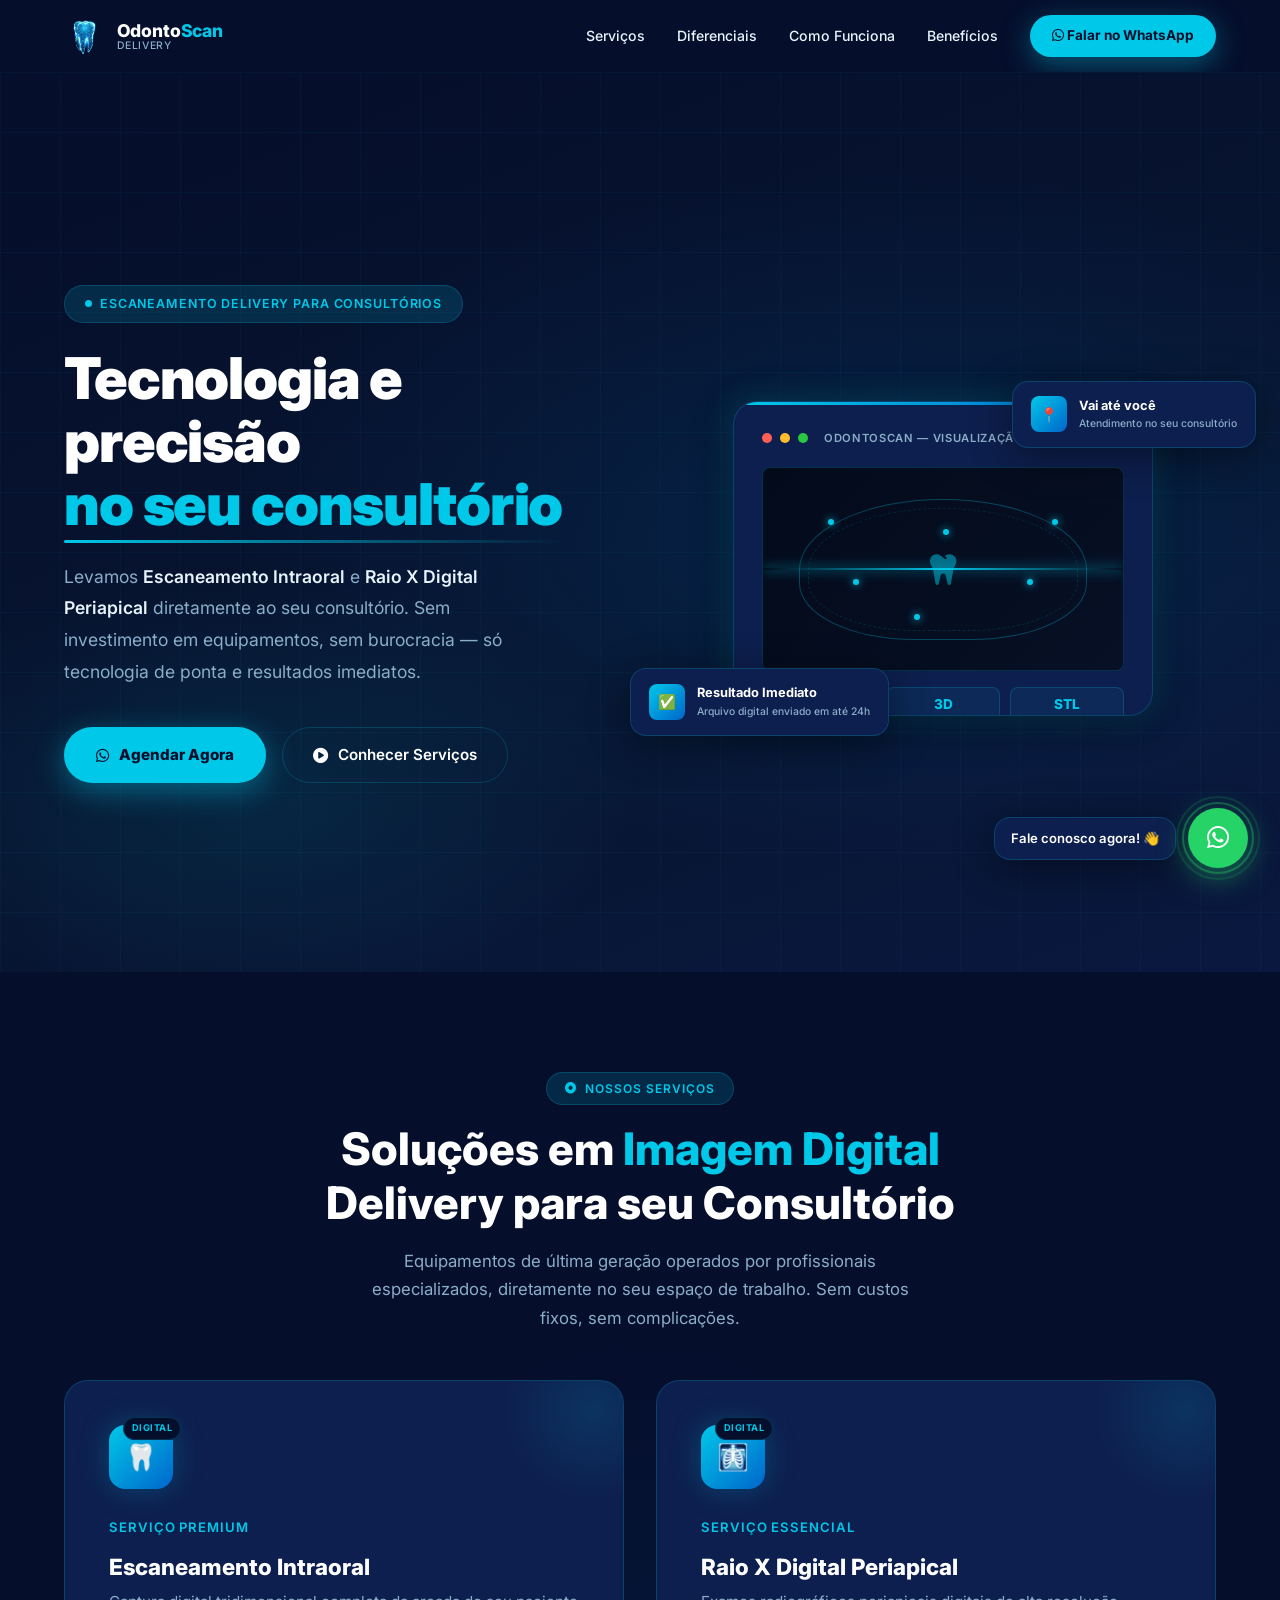
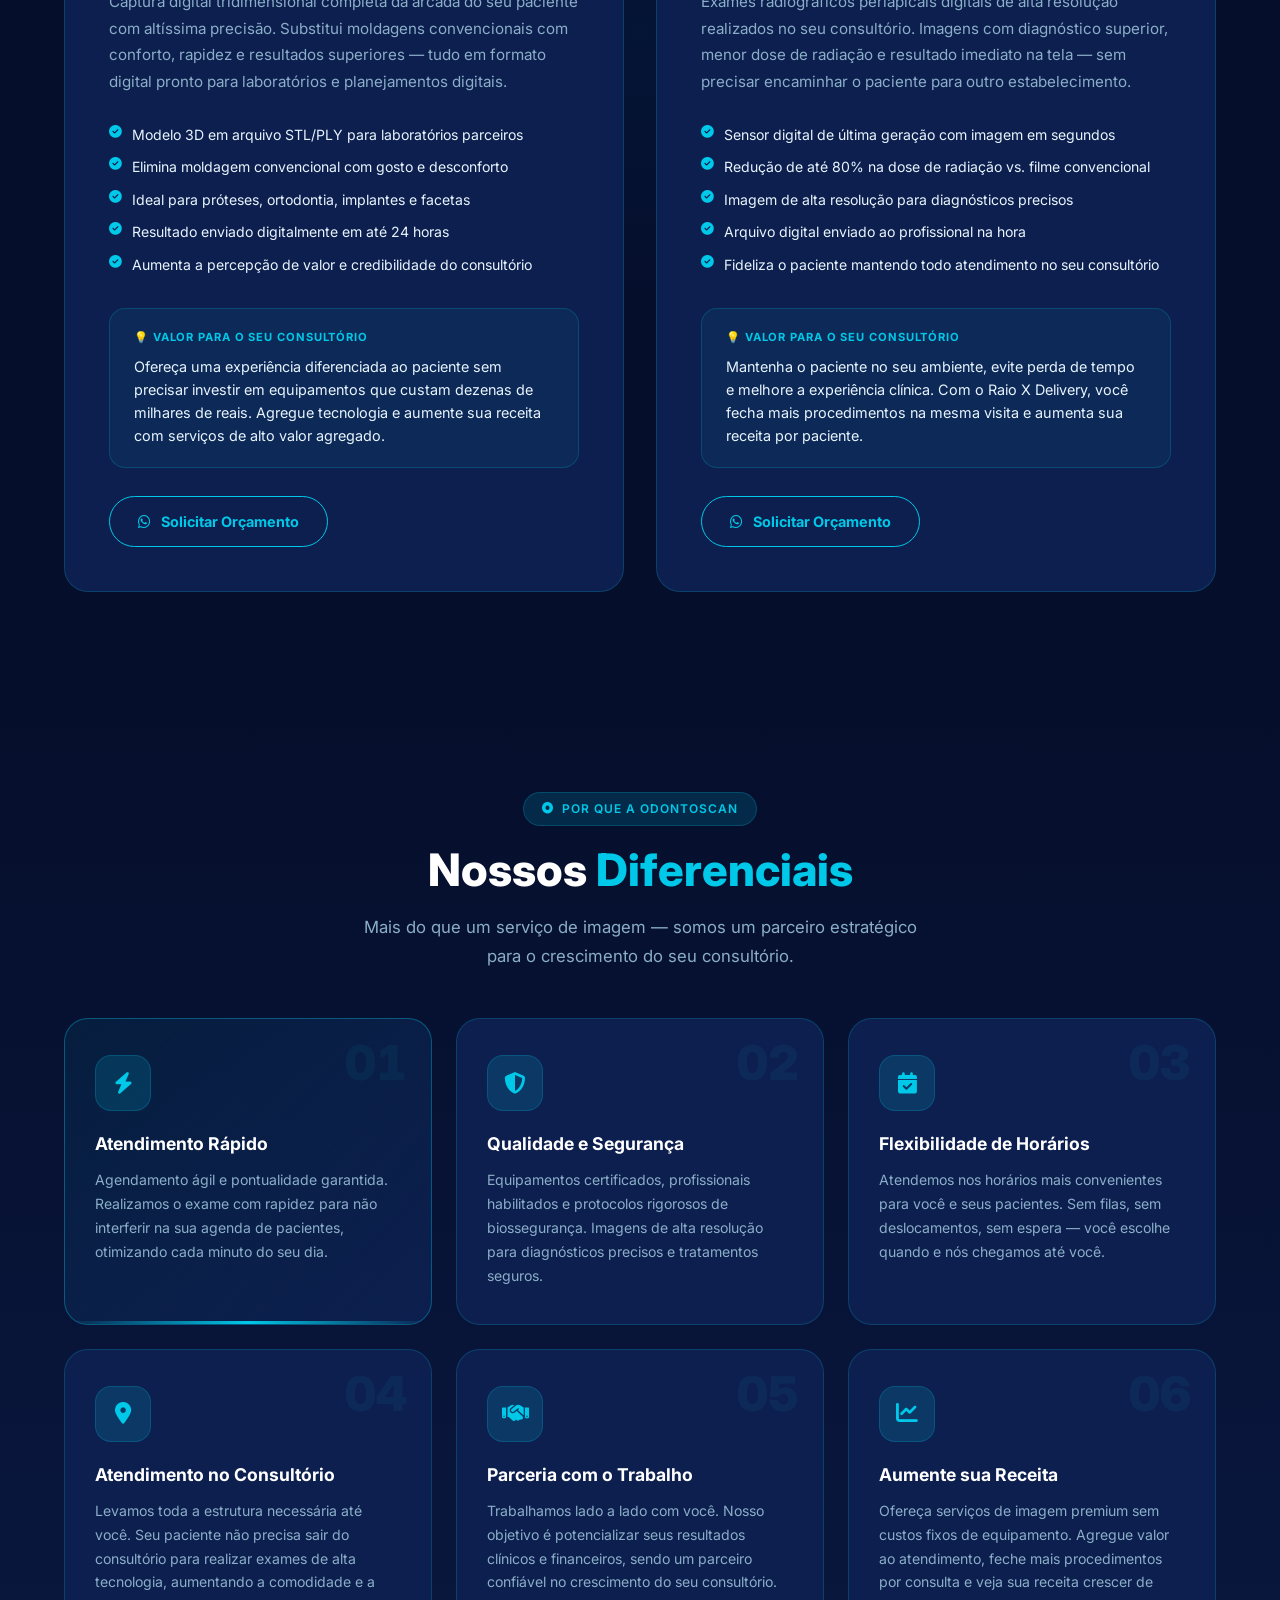
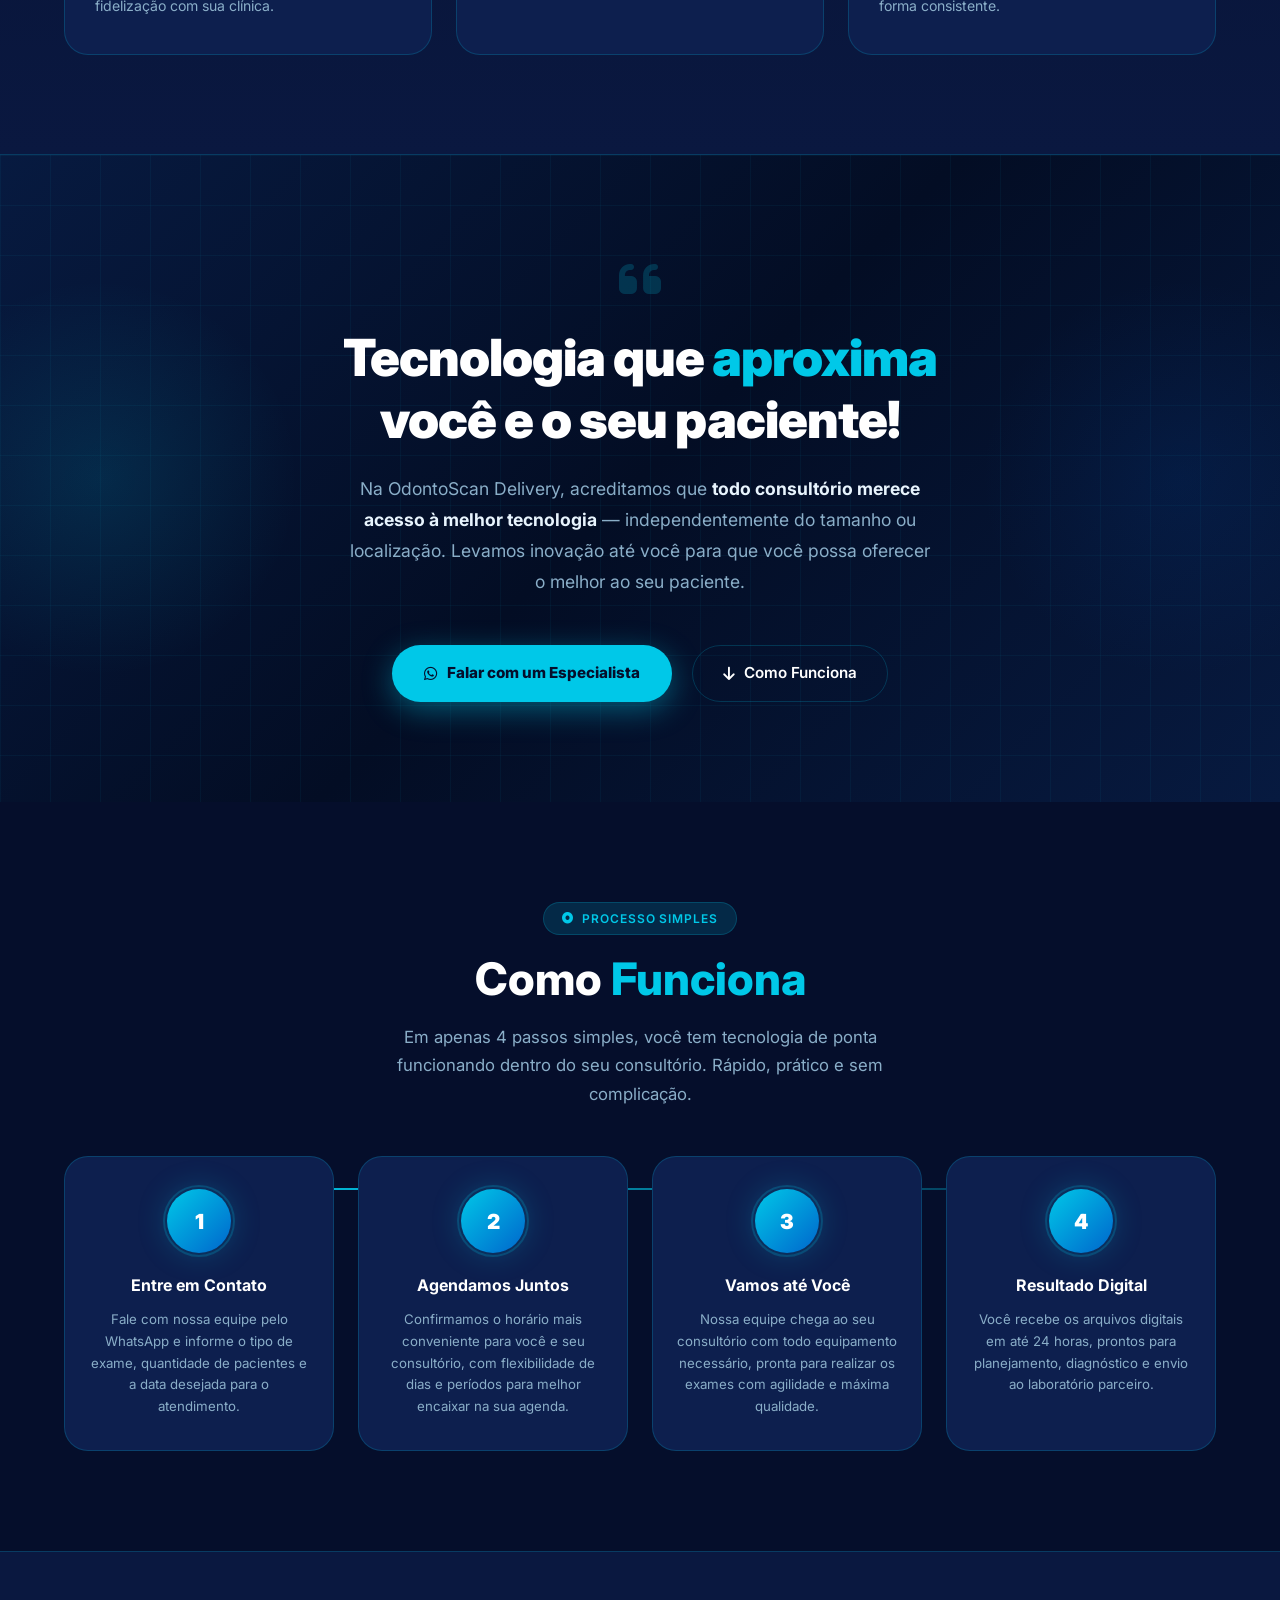
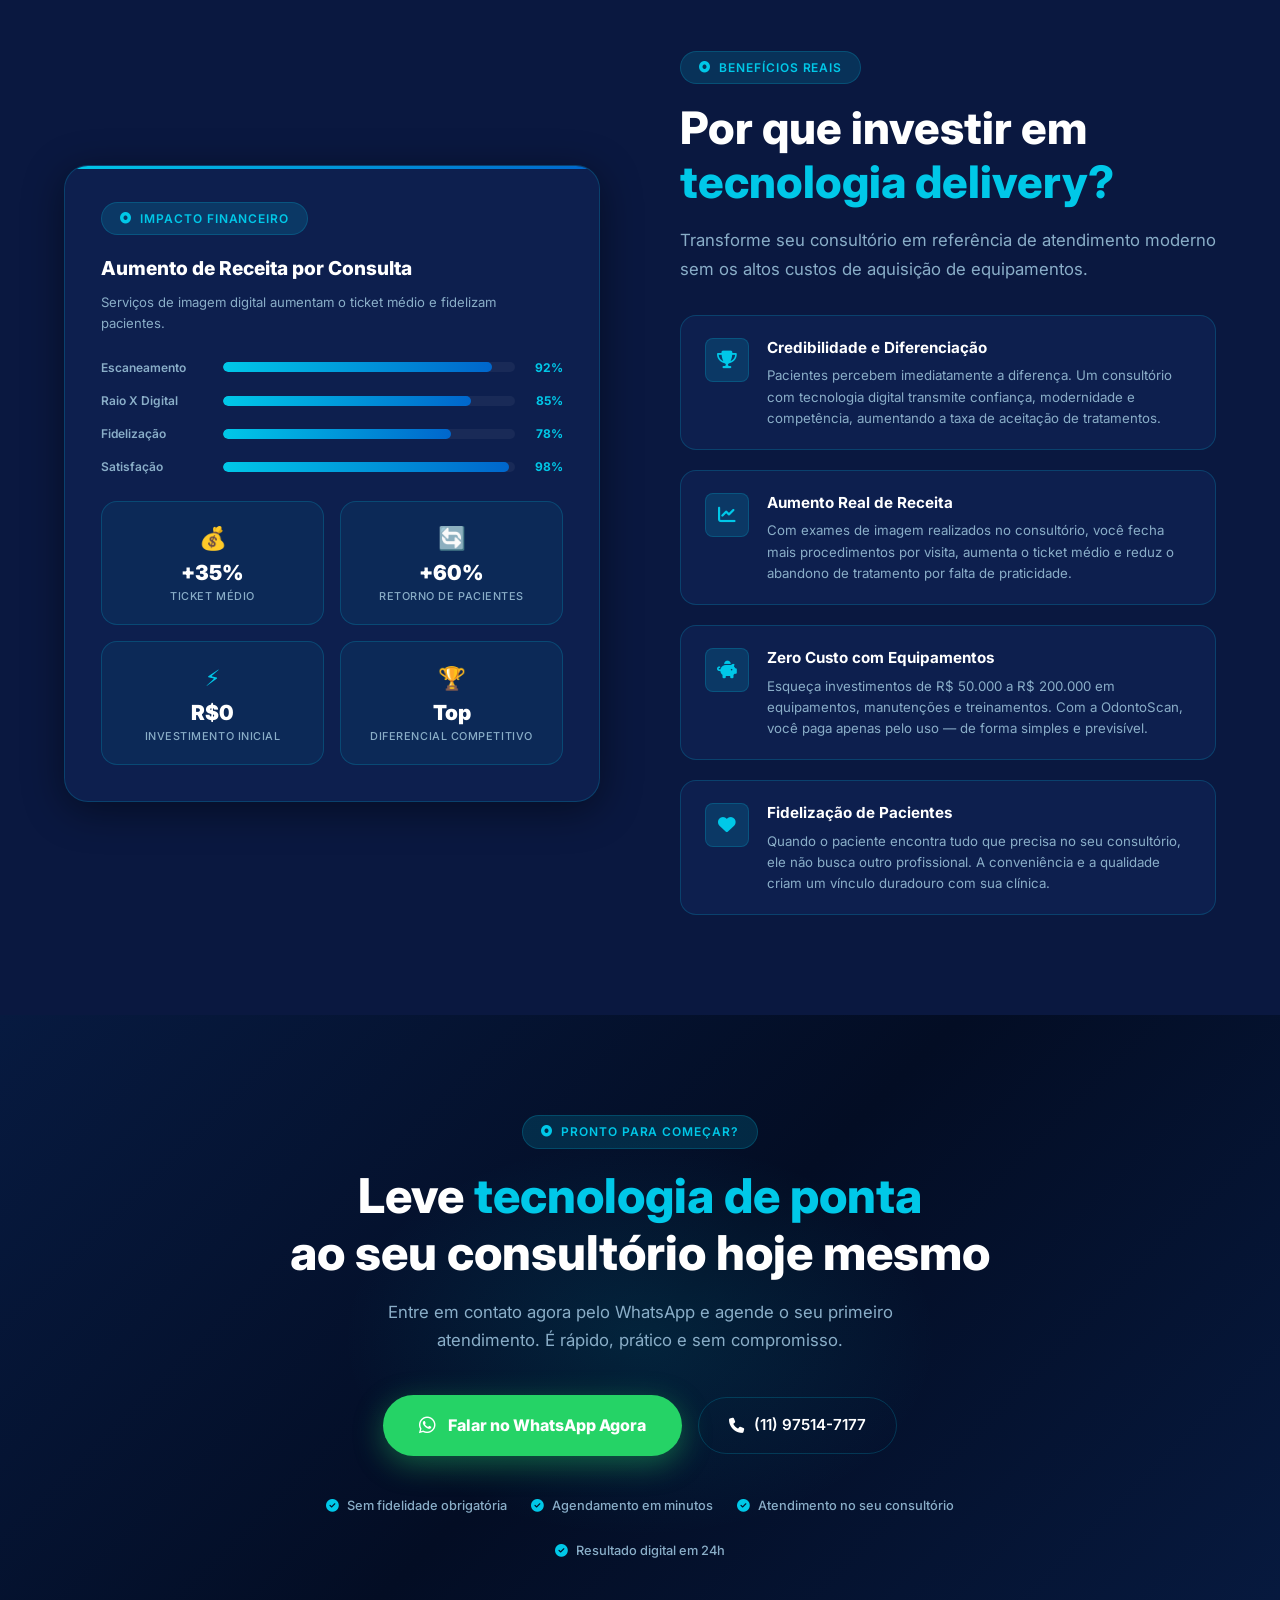
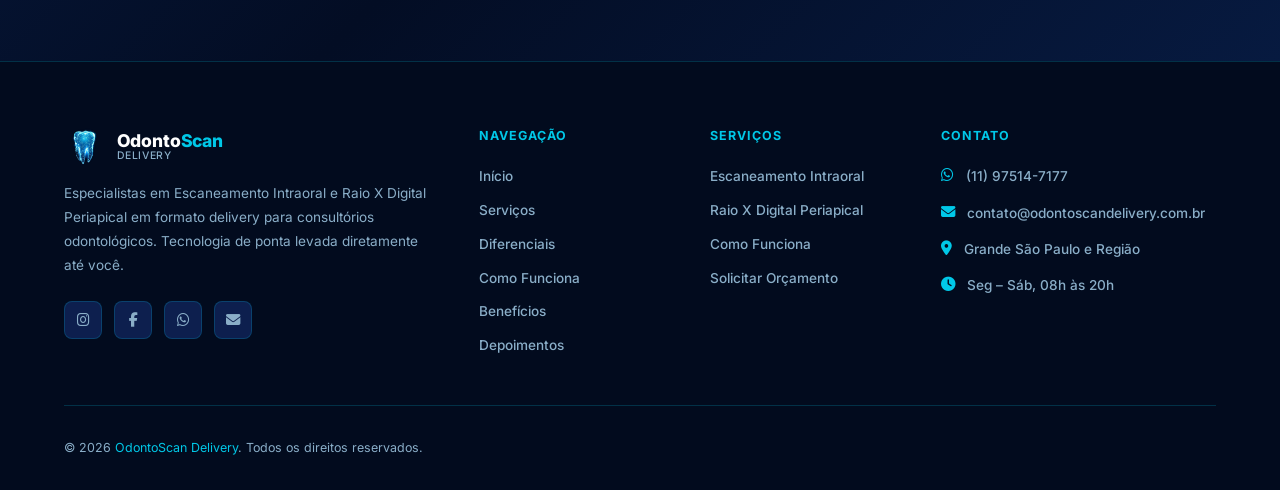
==== commit 0c4b382c: "Primeira publicação do projeto inicial" ====
--- a/buble.html
+++ b/buble.html
@@ -16,7 +16,7 @@
   <!-- ============================================= -->
   <!-- HEADER                                        -->
   <!-- ============================================= -->
-  <header id="header">
+  <header id="header  ">
     <div class="container">
       <div class="header-inner">
         <a href="#hero" class="logo">
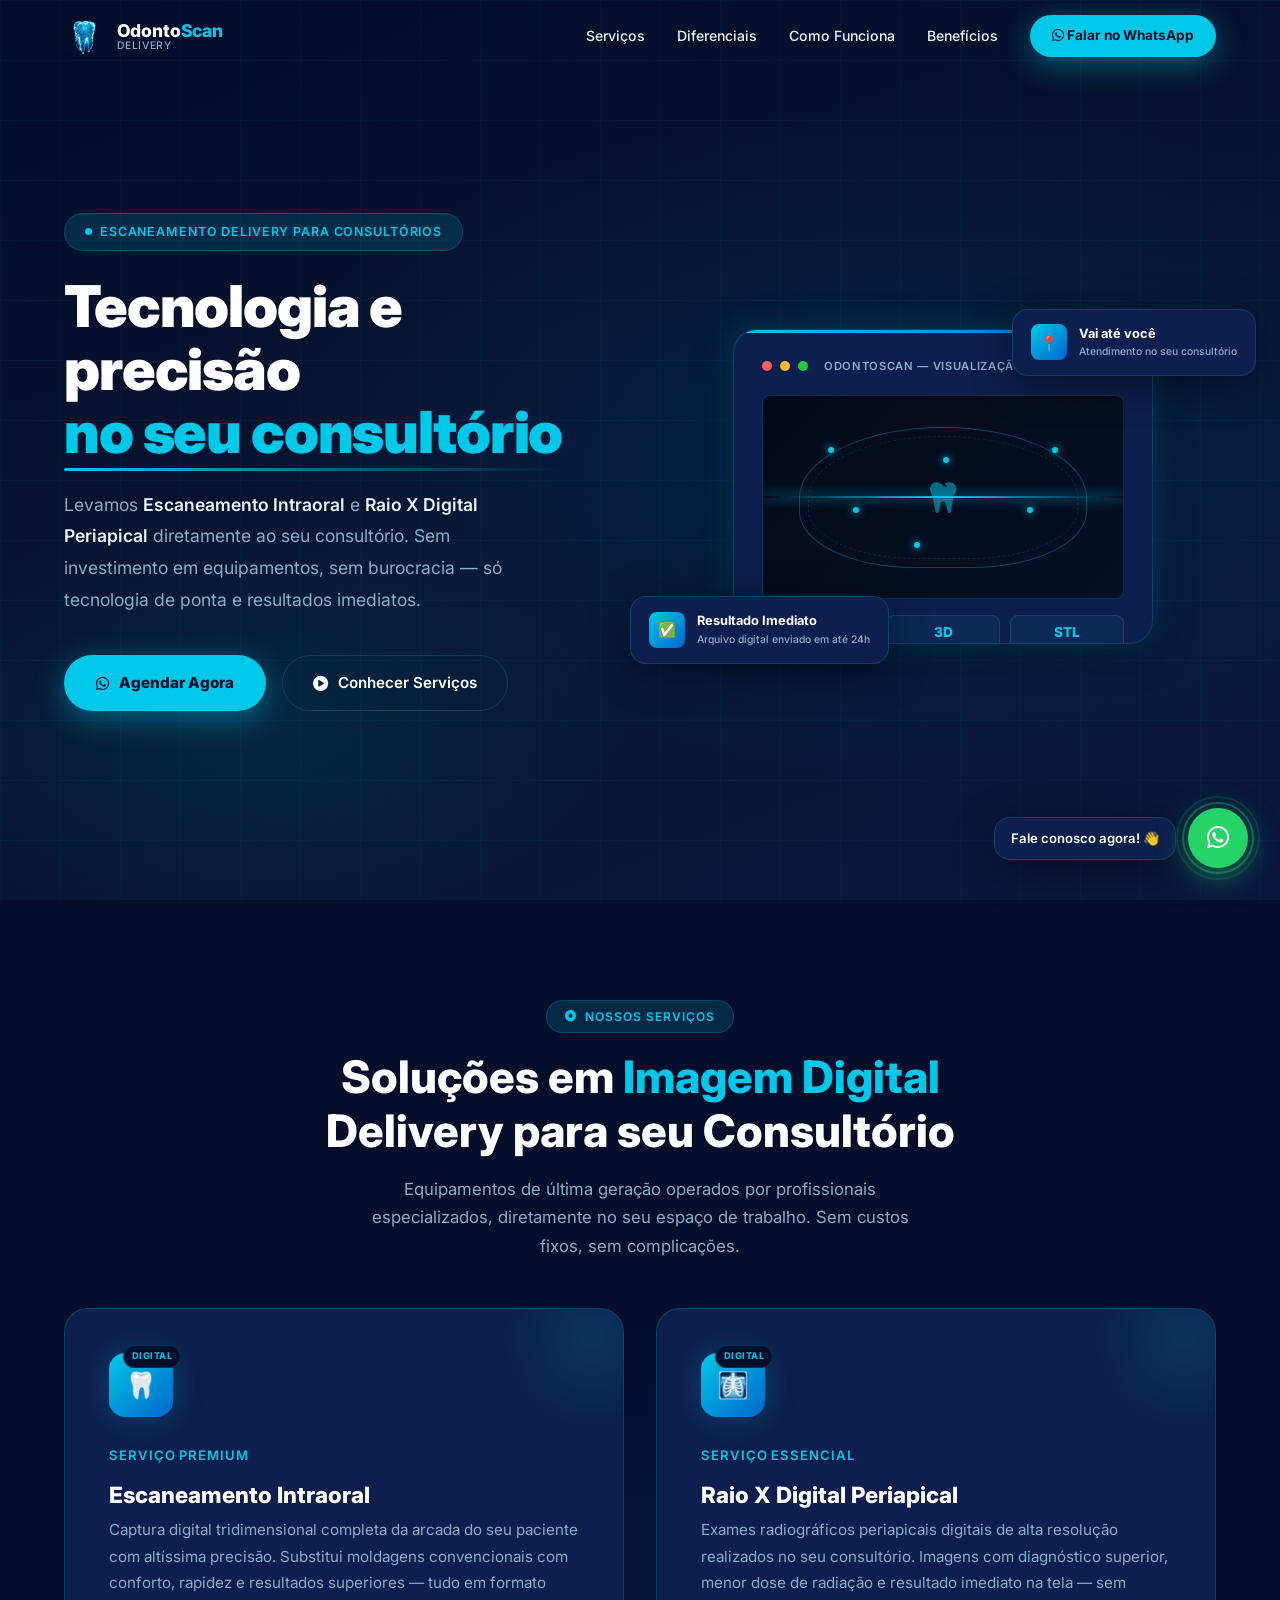
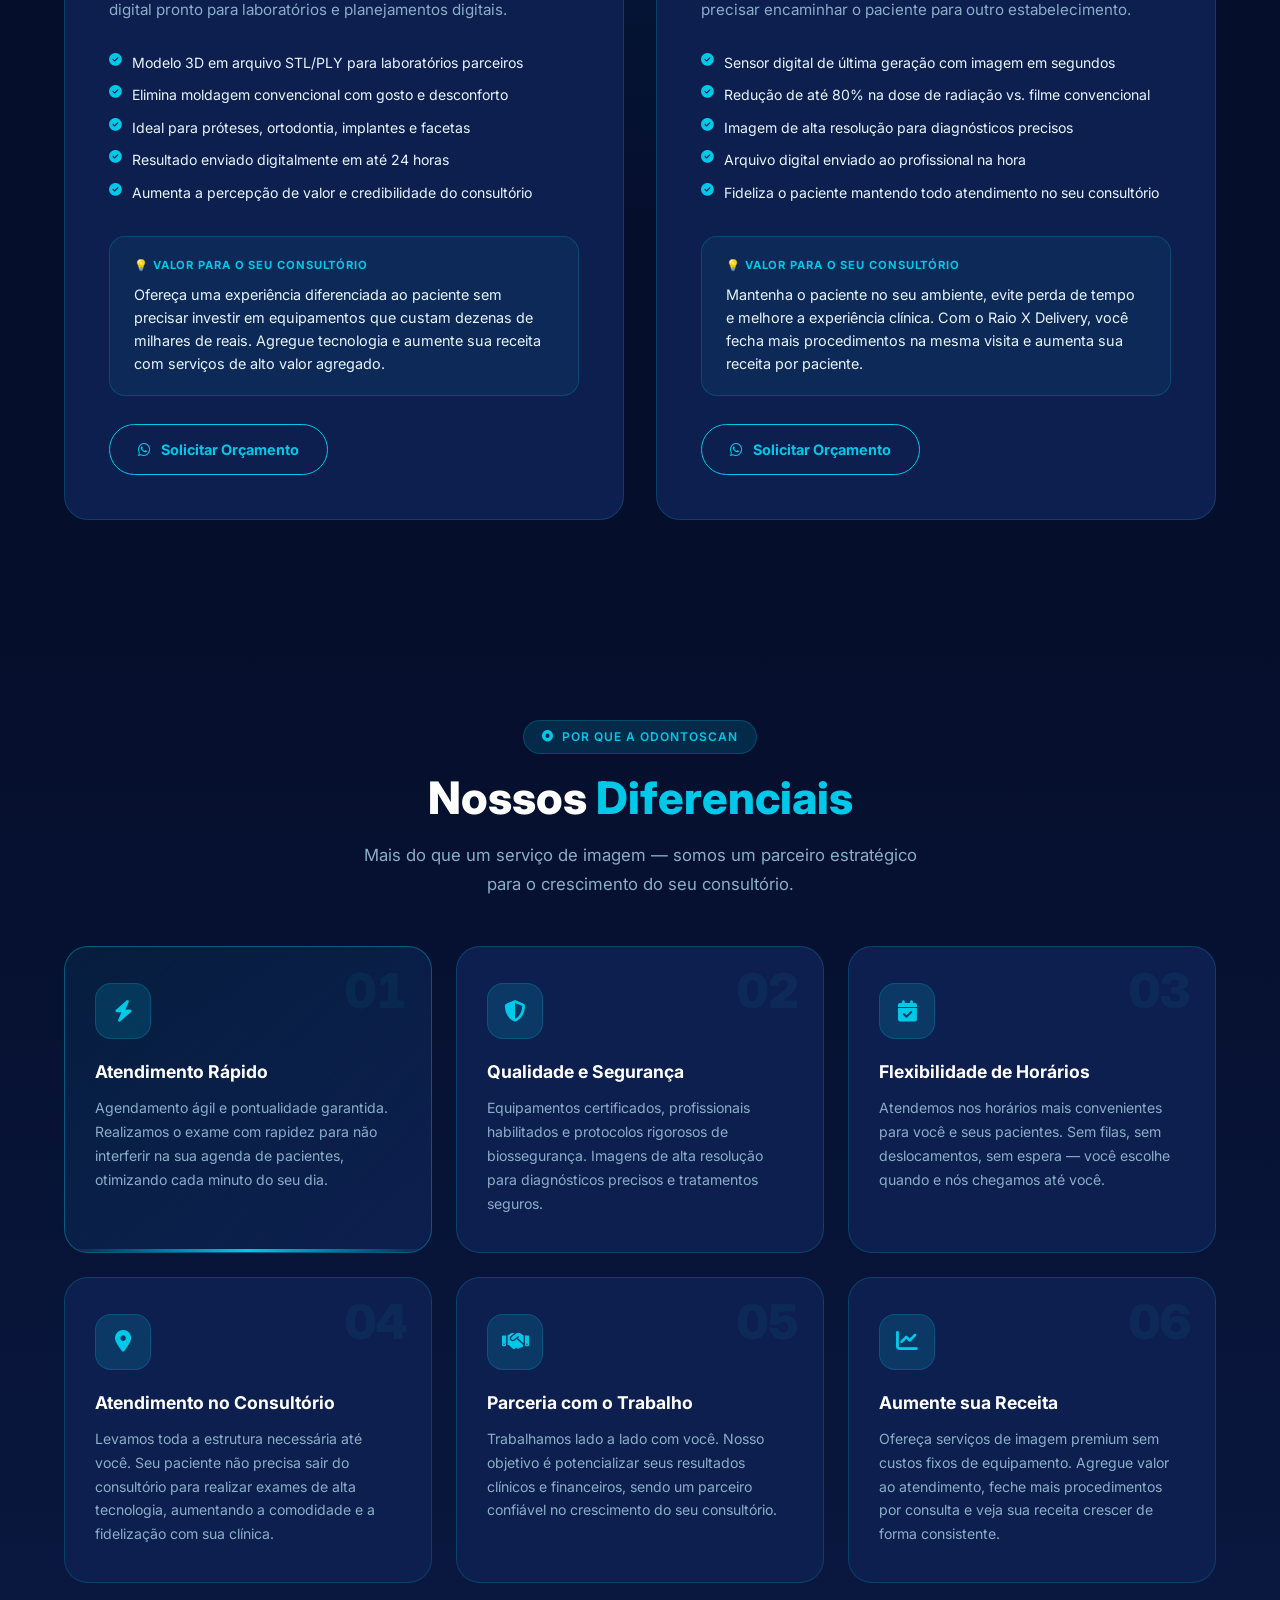
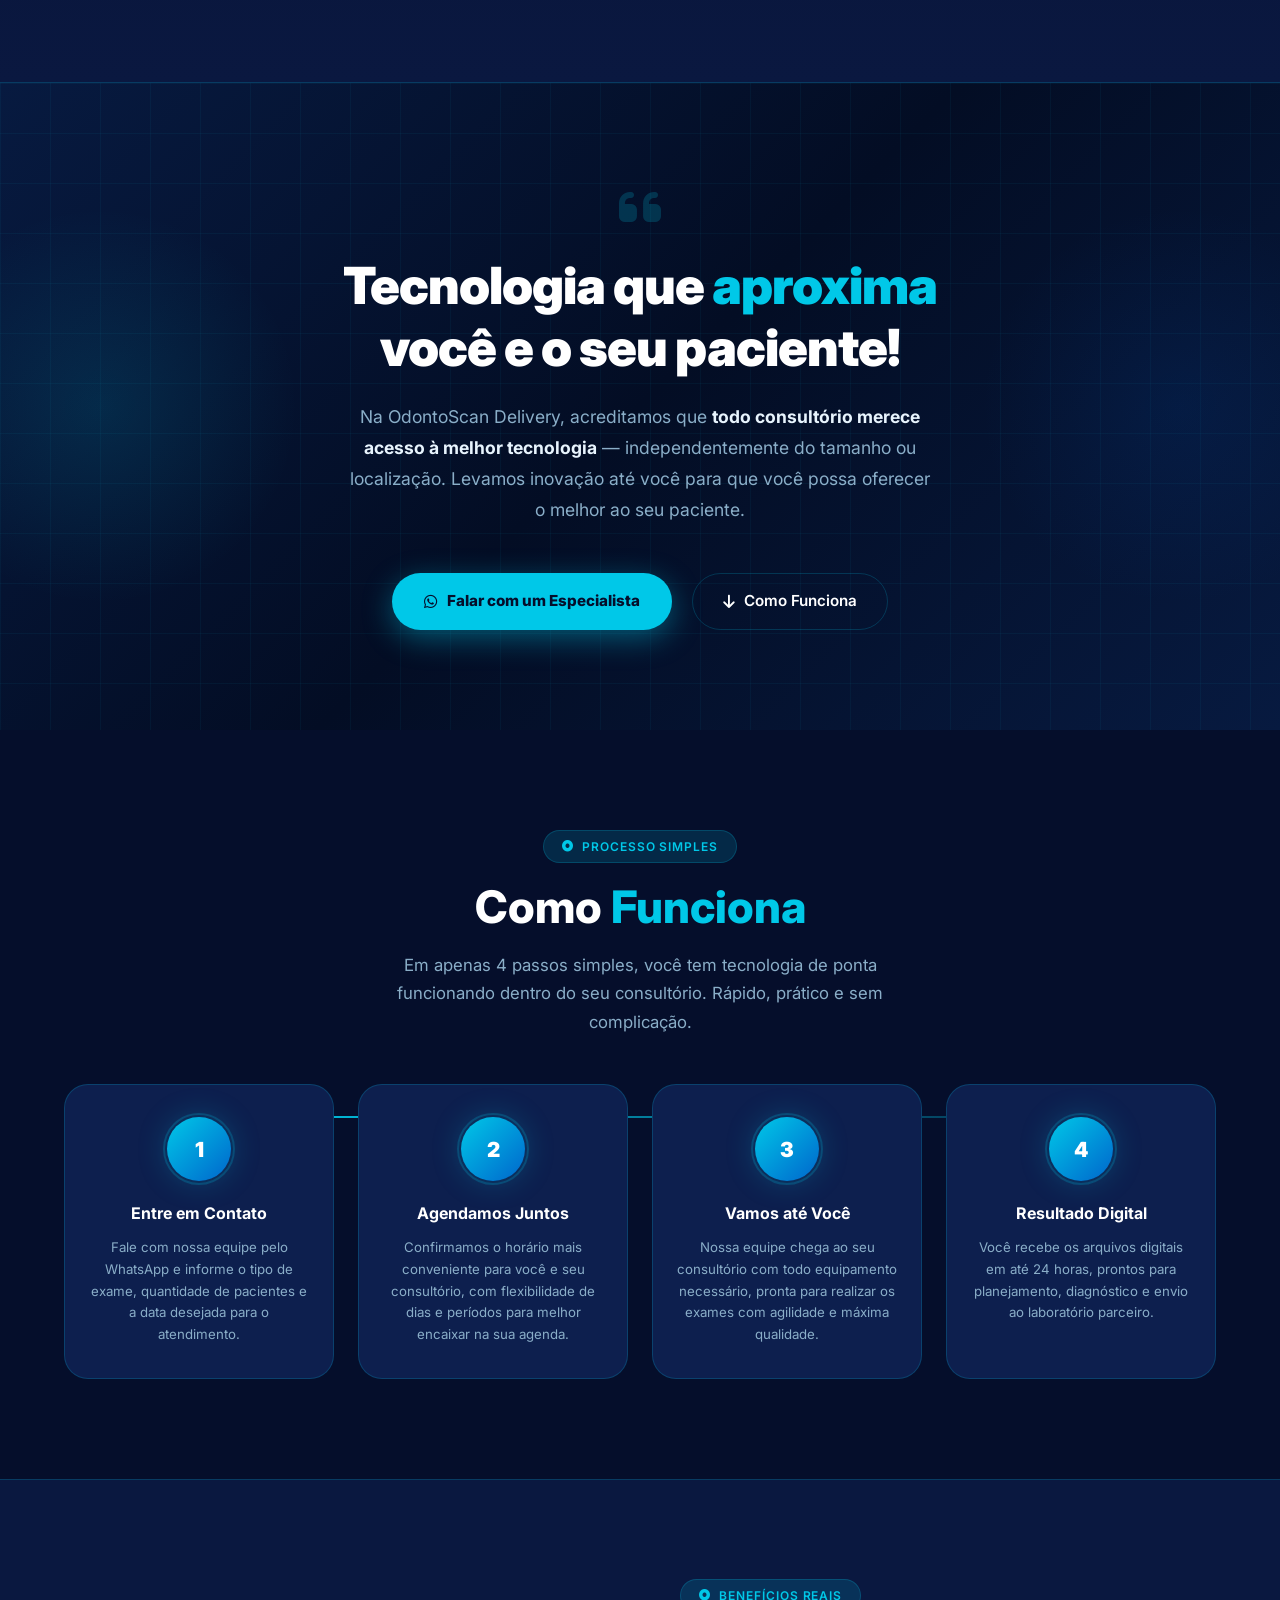
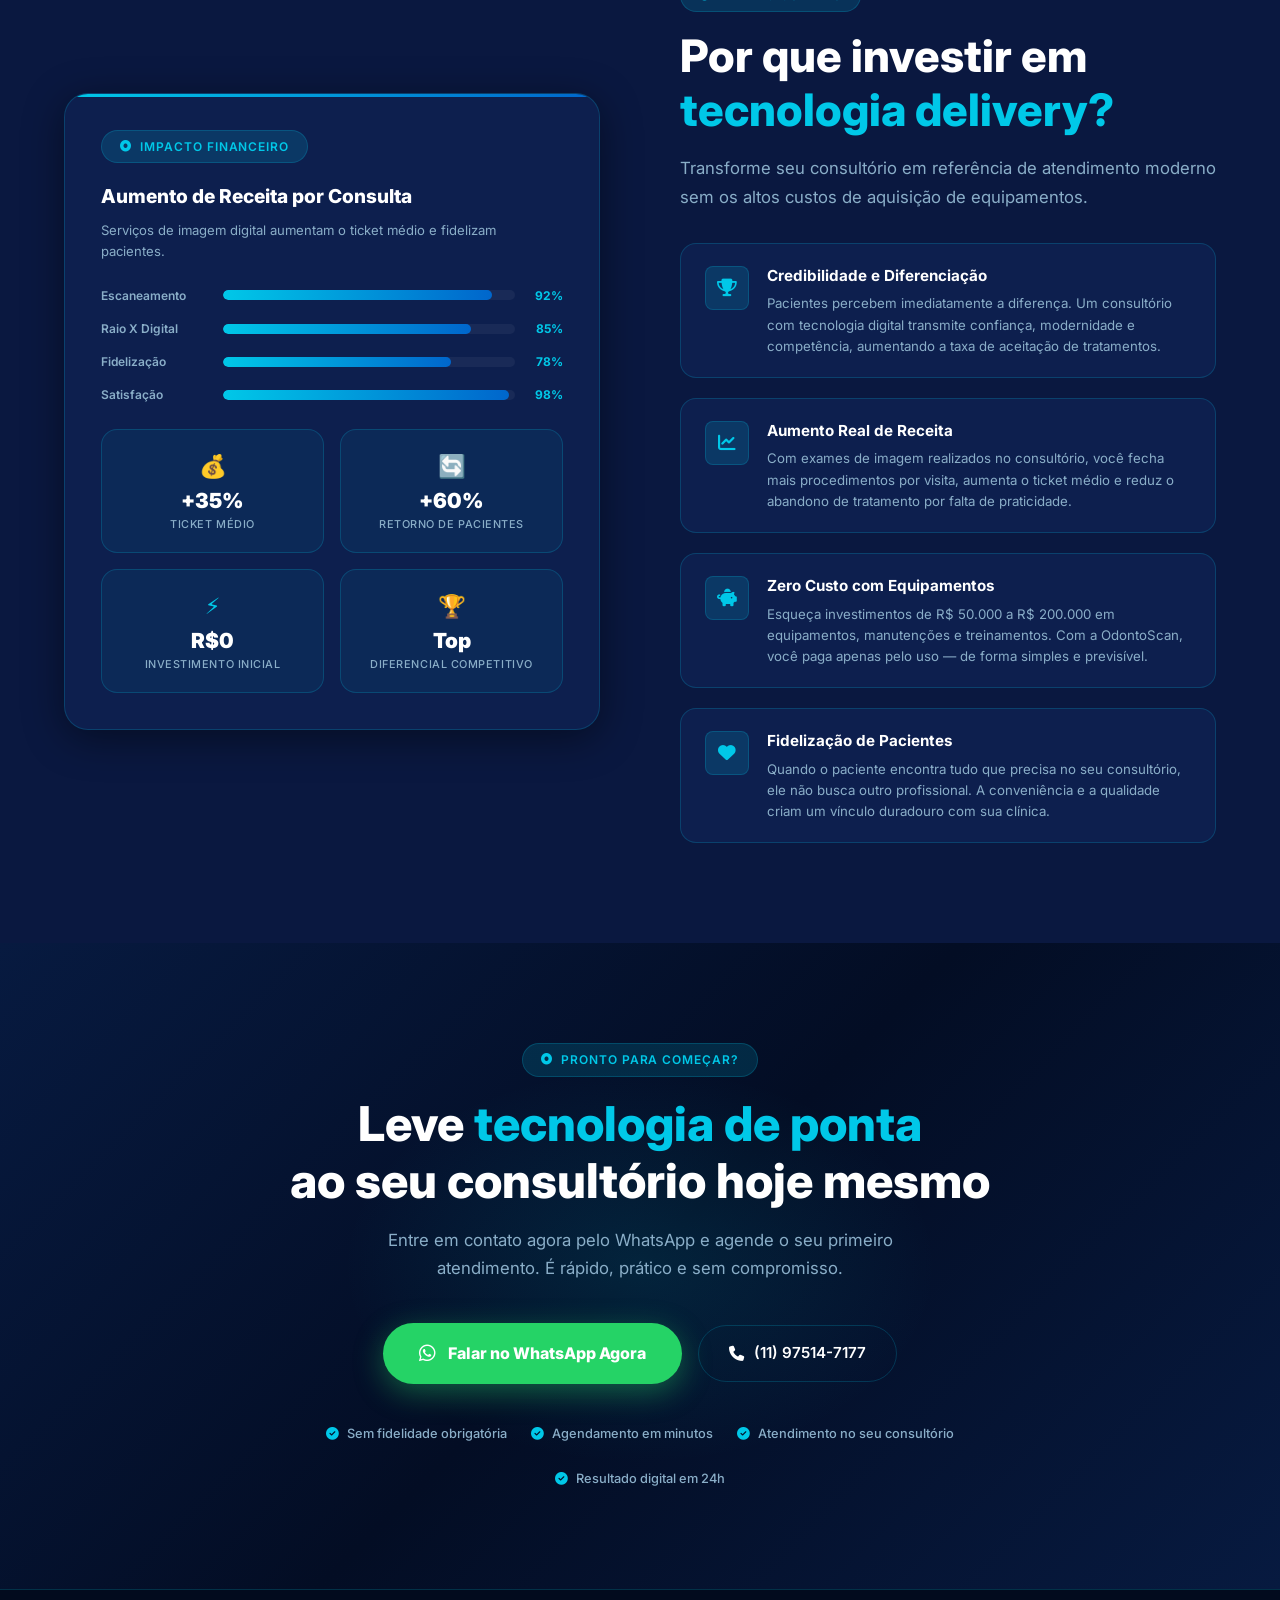
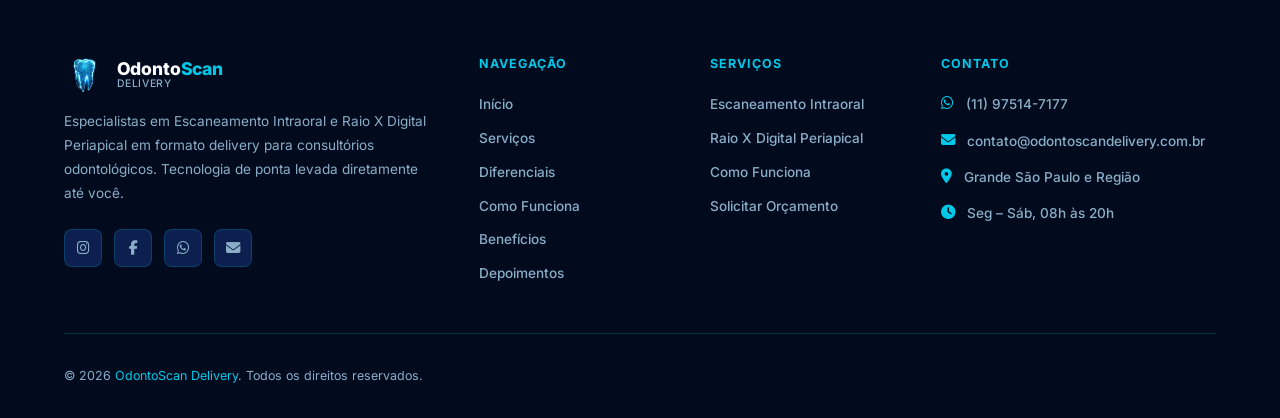
==== commit 96c8240c: "teste git" ====
--- a/buble.html
+++ b/buble.html
@@ -16,7 +16,7 @@
   <!-- ============================================= -->
   <!-- HEADER                                        -->
   <!-- ============================================= -->
-  <header id="header  ">
+  <header id="header">
     <div class="container">
       <div class="header-inner">
         <a href="#hero" class="logo">
